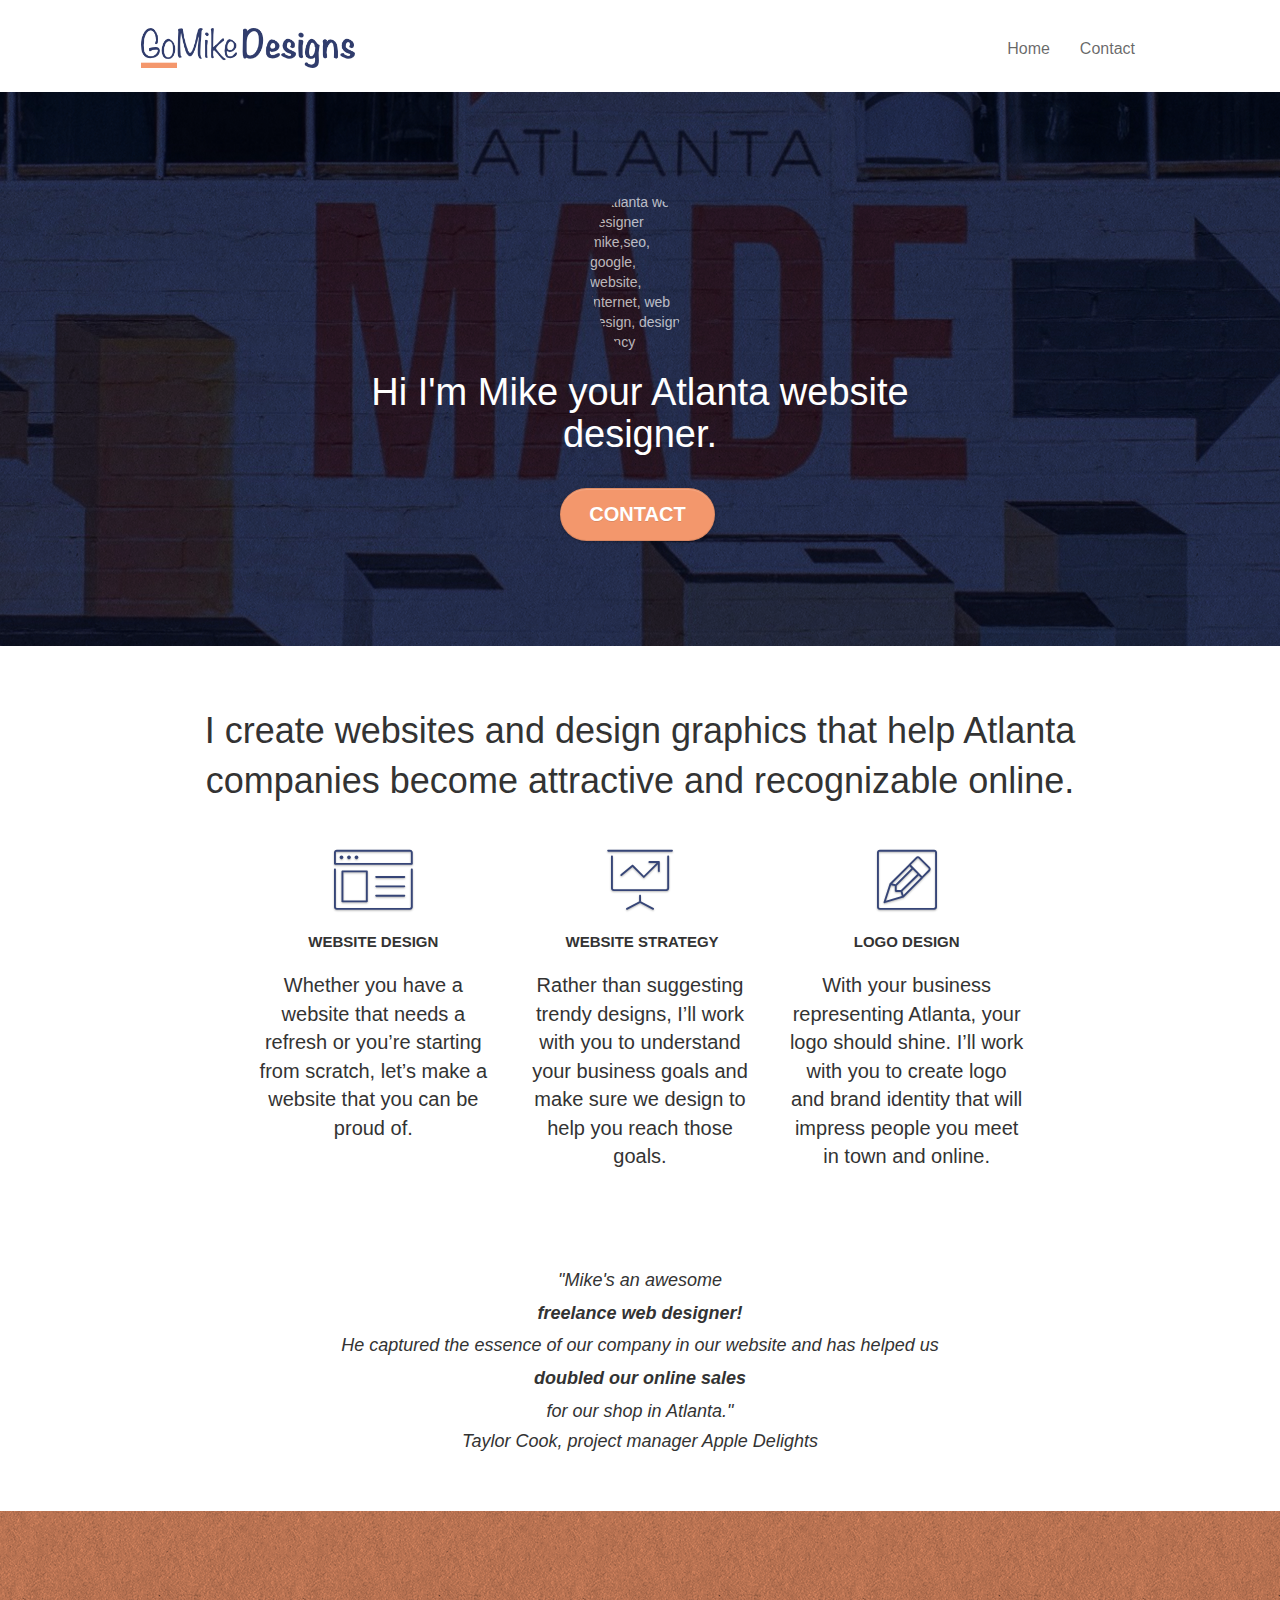
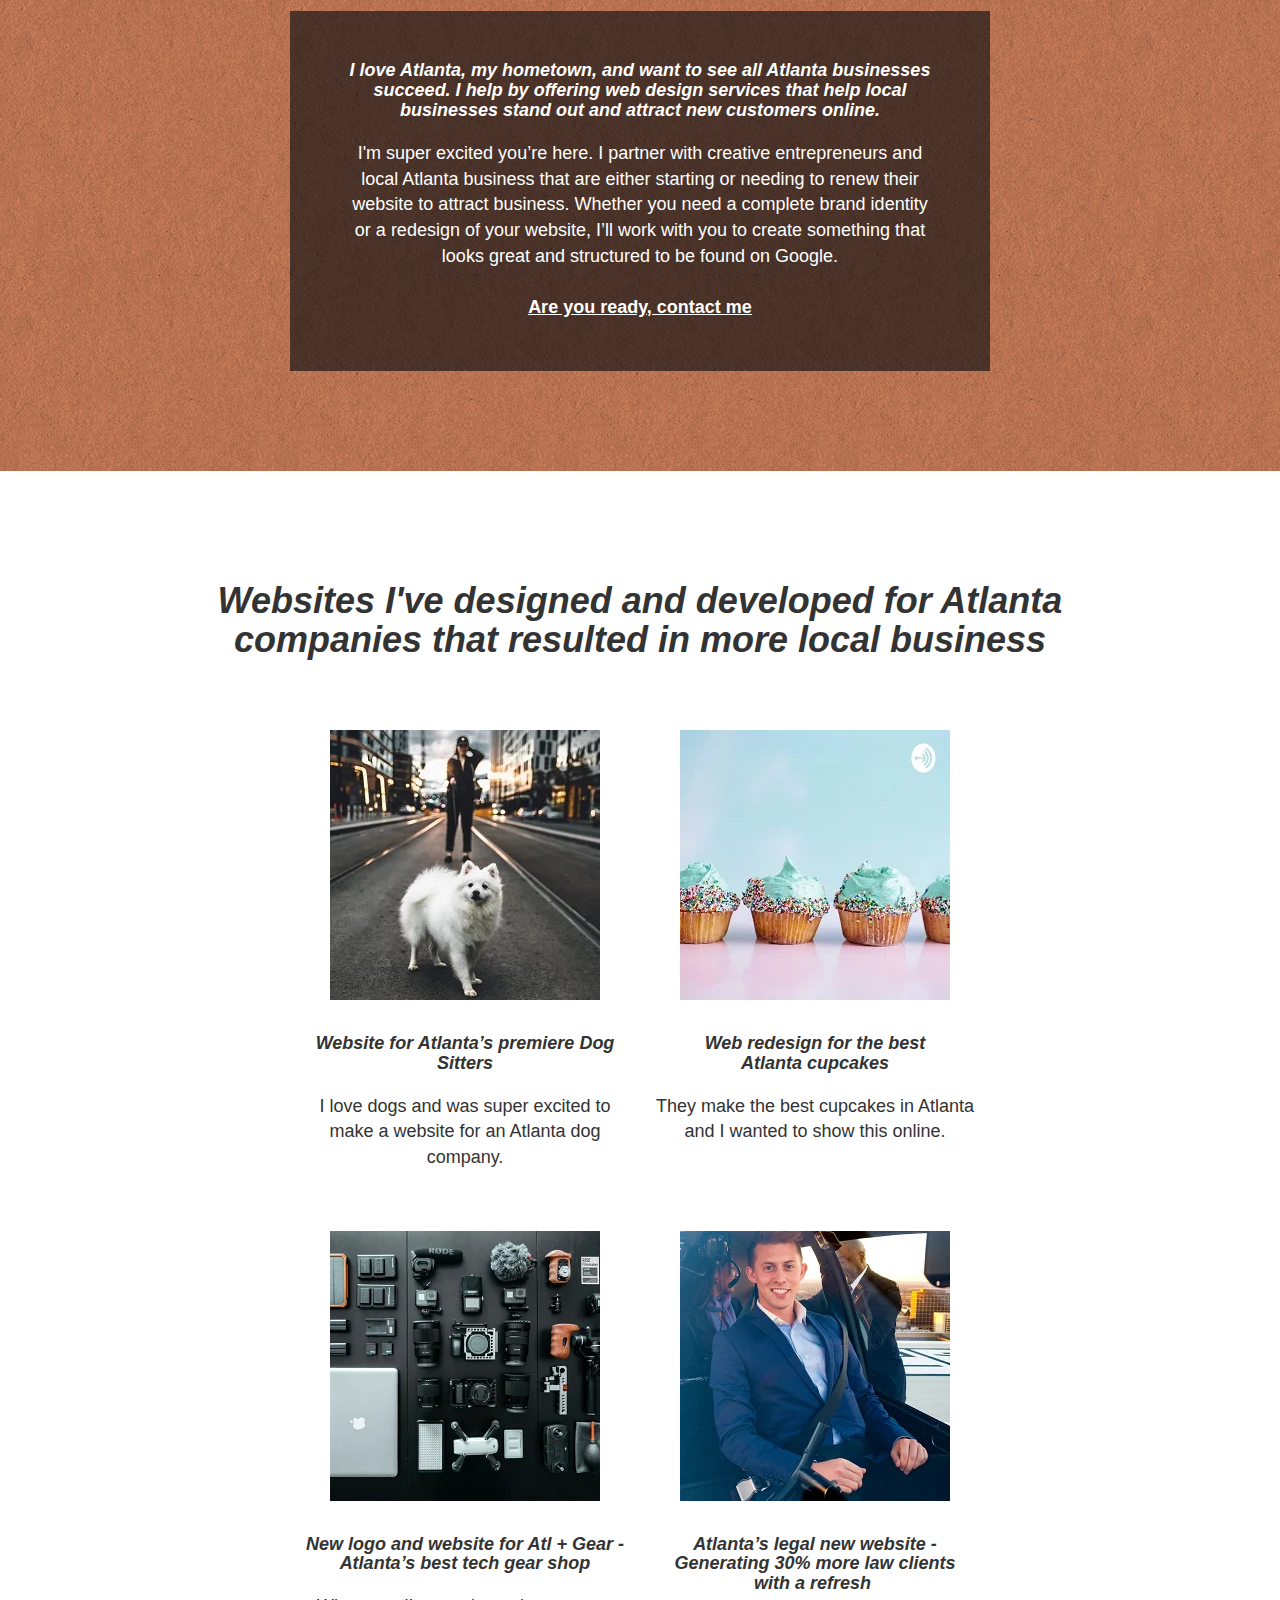
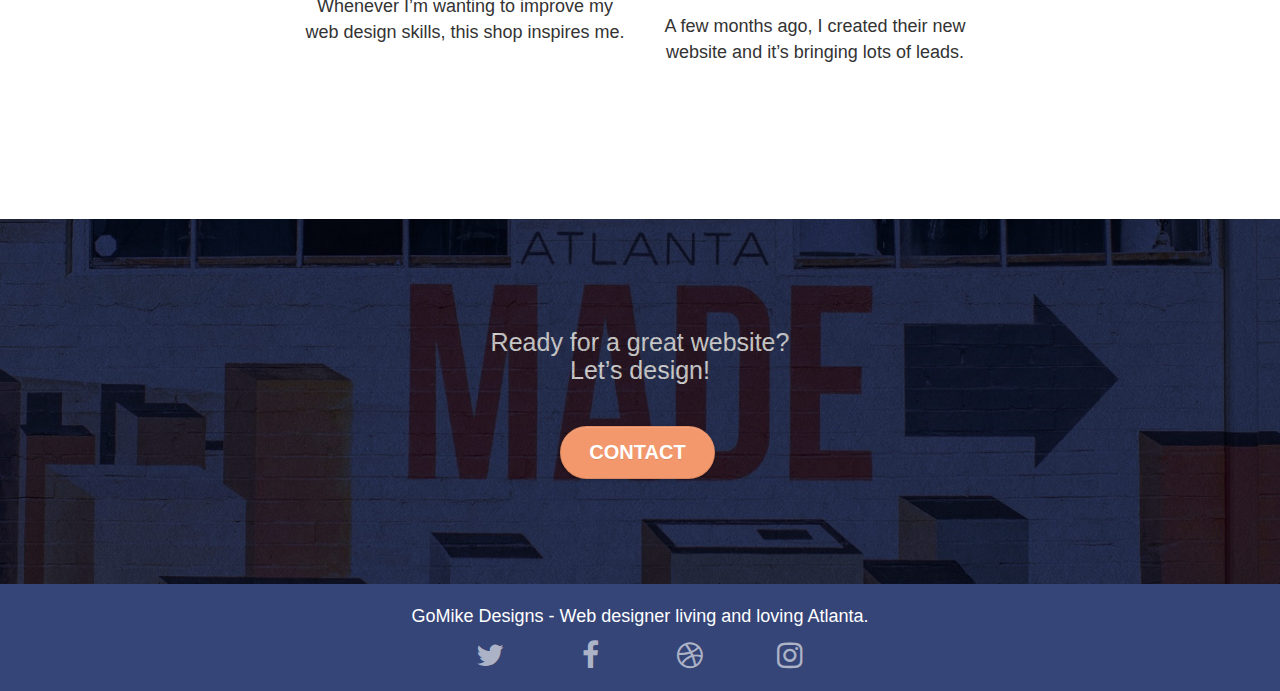
==== index.html @ 8415e27b "Add files via upload" ====
<!doctype html>
<html lang="en-us">

<head>
	<link rel="shortcut icon" type="image/png" href="favicon.jpg">
	<title>Go Mike Designs - Atlanta's Best Local Web Design and Logo Service </title>

	<meta charset="utf-8">
	<meta name="keywords"
		content="web agency atlanta, website strategy, web design, logo, website, web, internet, logo design">
	<meta name="description"
		content="Go Mike Designs web agency is the best way to make your company more attractive online in Atlanta.">
	<meta name="viewport" content="width=device-width, initial-scale=1.0, viewport-fit=cover">

	<link rel="stylesheet" type="text/css" href="./css/bootstrap.css">
	<link rel="stylesheet" type="text/css" href="./css/style.css">
	<link rel="stylesheet" type="text/css" href="./css/font-awesome.css">
	<link rel="stylesheet" type="text/css" href="./css/et-line.css">


</head>

<body>
	<!-- Main container -->
	<div class="page-container">

		<!-- bloc-0 -->

		<div class="bloc bgc-white l-bloc " id="bloc-0">
			<div class="container bloc-sm">
				<nav class="navbar row">
					<div class="navbar-header">
						<a class="navbar-brand" href="index.html"><img src="./img/atlanta%20web%20design%20logo.png"
								alt="GoMike Designs Logo" height="40" /></a>
		
						<button id="nav-toggle" type="button" class="ui-navbar-toggle navbar-toggle" data-toggle="collapse"
							data-target=".navbar-1">
							<span class="sr-only">Toggle navigation</span><span class="icon-bar"></span><span
								class="icon-bar"></span><span class="icon-bar"></span>
						</button>
					</div>
					<div class="collapse navbar-collapse navbar-1 special-dropdown-nav">
						<ul class="site-navigation nav navbar-nav">
							<li>
								<a href="index.html">Home</a>
							</li>
							<li>
								<a href="contact.html">Contact</a>
							</li>
						</ul>
					</div>
				</nav>
			</div>
		</div>
		<!-- bloc-0 END -->

		<!-- bloc-1-hero -->
		<div class="bloc bgc-dark-slate-blue bg-atlanta-20made-20sign d-bloc bg-t-edge bloc-bg-texture texture-paper b-parallax"
			id="bloc-1-hero">
			<div class="container bloc-lg">
				<div class="row tight-width-whitespace">
					<div class="col-sm-12">
						<img src="./img/Mikes-Face.webp" class="center-block image-resize-mode"
							width="100"
							alt="atlanta web designer mike,seo, google, website, internet, web design, design agency" />
						<h1 class="text-center hero-bloc-text tc-white ">
							Hi I'm Mike your Atlanta website designer.
						</h1>
						<div class="text-center">
							<a href="contact.html"
								class="btn btn-lg btn-clean btn-rd cta-hero btn-atomic-tangerine"
								id="cta-hero">Contact</a>
						</div>
					</div>
				</div>
			</div>
		</div>
		<!-- bloc-1-hero END -->

		<!-- bloc-2-services -->
		<div class="bloc bgc-white l-bloc" id="bloc-2-services">
			<div class="container bloc-md">
				<div class="row">
					<div class="col-sm-12 text-center">
						<h2 class="mg-md text-center hero-bloc-text-sub">I create websites and design graphics that help Atlanta companies become attractive and recognizable online.</h2>
					</div>
				</div>
				<div class="row voffset-lg med-width-whitespace">
					<div class="col-sm-4">
						<div class="text-center">
							<span class="et-icon-browser sm-shadow icon-dark-slate-blue icons icon-lg"></span>
						</div>
						<h3 class="mg-md text-center service-header">
							Website Design
						</h3>
						<p class="text-center ">
							Whether you have a website that needs a refresh or you&rsquo;re starting from scratch,
							let&rsquo;s make a website that you can be proud of.
						</p>
					</div>
					<div class="col-sm-4">
						<div class="text-center">
							<span class="et-icon-presentation sm-shadow icon-dark-slate-blue icons icon-lg"></span>
						</div>
						<h3 class="mg-md text-center service-header">
							&nbsp;Website Strategy
						</h3>
						<p class="text-center ">
							Rather than suggesting trendy designs, I&rsquo;ll work with you to understand your business
							goals and make sure we design to help you reach those goals.<br>
						</p>
					</div>
					<div class="col-sm-4">
						<div class="text-center">
							<span class="et-icon-edit sm-shadow icon-dark-slate-blue icons icon-lg"></span>
						</div>
						<h3 class="mg-md text-center service-header">
							Logo Design
						</h3>
						<p class="text-center ">
							With your business representing Atlanta, your logo should shine. I&rsquo;ll work with you to
							create logo and brand identity that will impress people you meet in town and online.
						</p>
					</div>
				</div>
				<div class="row voffset-lg voffset">
					<div class="col-xs-12 col-md-8 col-md-offset-2 text-center">
						<h4>"Mike's an awesome</h4><strong>freelance web designer!</strong>
						<h4>He captured the essence of our company in our website and has helped us</h4><strong>doubled our online sales</strong><h4>for our shop in Atlanta."</h4>
						<h4>Taylor Cook, project manager Apple Delights</h4>
					</div>
				</div>
			</div>
		</div>
		<!-- bloc-2-services END -->

		<!-- bloc-3-what-i-do -->
		<div class="bloc tc-white bgc-atomic-tangerine bloc-bg-texture texture-paper b-parallax bg-atlanta-20made-20sign-20orange d-bloc"
			id="bloc-3-what-i-do">
			<div class="container bloc-lg">
				<div class="row tight-width-whitespace black-background">
					<div class="col-sm-12">
						<h5 class="mg-md text-center tc-white">
							I love Atlanta, my hometown, and want to see all Atlanta businesses succeed. I help by
							offering web design services that help local businesses stand out and attract new customers
							online.<br>
						</h5>
						<p class="text-center white">
							I'm super excited you&rsquo;re here. I partner with creative entrepreneurs and local Atlanta
							business that are either starting or needing to renew their website to attract business.
							Whether you need a complete brand identity or a redesign of your website, I&rsquo;ll work
							with you to create something that looks great and structured to be found on
							Google.<br><br><a class="ltc-white bold-link" href="contact.html">Are you ready,
								contact me</a><br>
						</p>
					</div>
				</div>
			</div>
		</div>
		<!-- bloc-3-what-i-do END -->

		<!-- bloc-4-portfolio -->
		<div class="bloc bgc-white bg-lines-h2-bg bg-repeat l-bloc" id="bloc-4-portfolio">
			<div class="container bloc-lg">
				<div class="row">
					<div class="col-sm-12 text-center">
						<h5 class="mg-md text-center hero-bloc-text-sub">Websites I've designed and developed for Atlanta companies that resulted in more local business</h5>

					</div>
				</div>
				<div class="row tight-width-whitespace portfolio-row">
					<div class="col-sm-6">
						<a href="#" data-lightbox="img/11.webp" data-gallery-id="gallery-1"
							data-caption="Website for Atlanta's Premiere dog salon" data-frame="snapshot-lb"><img
								src="img/11.webp" class="img-responsive portfolio-thumb"
								alt="seo, google, website, internet, web design, design agency website for dog salon" /></a>
						<h5 class="mg-md text-center">
							Website for Atlanta&rsquo;s premiere Dog Sitters
						</h5>
						<p class="text-center">
							I love dogs and was super excited to make a website for an Atlanta dog company.
						</p>
					</div>
					<div class="col-sm-6">
						<a href="#" data-lightbox="img/2.webp" data-gallery-id="gallery-1"
							data-caption="web redesign for the best cupcakes in Atlanta" data-frame="snapshot-lb"><img
								src="img/2.webp" class="img-responsive portfolio-thumb"
								alt="seo, google, website, internet, web design, design agency website for best cupcakes in atlanta" /></a>
						<h5 class="mg-md text-center">
							Web redesign for the best Atlanta&nbsp;cupcakes
						</h5>
						<p class="text-center">
							They make the best cupcakes in Atlanta and I wanted to show this online.
						</p>
					</div>
				</div>
				<div class="row tight-width-whitespace portfolio-row">
					<div class="col-sm-6">
						<a href="#" data-lightbox="img/3.webp" data-gallery-id="gallery-1"
							data-caption="New logo and website for Atlanta's best tech gear shop"
							data-frame="snapshot-lb"><img src="img/3.webp" class="img-responsive portfolio-thumb"
								alt="3.webp" /></a>
						<h5 class="mg-md text-center">
							New logo and website for Atl + Gear - Atlanta&rsquo;s best tech gear shop
						</h5>
						<p class="text-center">
							Whenever I&rsquo;m wanting to improve my web design skills, this shop inspires me.
						</p>
					</div>
					<div class="col-sm-6">
						<a href="#" data-lightbox="img/4.webp" data-gallery-id="gallery-1"
							data-caption="Atlanta's legal website generates 30% more clients after web redesign"
							data-frame="snapshot-lb"><img src="img/4.webp" class="img-responsive portfolio-thumb"
								alt="seo, google, website, internet, web design, Atlanta's legal website generates 30% more clients after web redesign" /></a>
						<h5 class="mg-md text-center">
							Atlanta&rsquo;s legal new website - Generating 30% more law clients with a refresh&nbsp;
						</h5>
						<p class="text-center">
							A few months ago, I created their new website and it&rsquo;s bringing lots of leads.
						</p>
					</div>
				</div>
			</div>
		</div>
		<!-- bloc-4-portfolio END -->

		<!-- bloc-5-cta -->
		<div class="bloc bgc-dark-slate-blue bg-atlanta-20made-20sign d-bloc bloc-bg-texture texture-paper"
			id="bloc-5-cta">
			<div class="container bloc-lg">
				<div class="row">
					<h6 class="mg-md text-center tc-white">
						Ready for a great website? <br>Let&rsquo;s design!
					</h6>
					<div class="col-sm-12 text-center">
						<a href="contact.html"
							class="btn btn-atomic-tangerine btn-clean btn-rd btn-lg cta-hero">Contact</a>
					</div>
				</div>
			</div>
		</div>
		<!-- bloc-5-cta END -->

		<!-- Footer - bloc-8 -->
		<div class="bloc bgc-dark-slate-blue d-bloc" id="bloc-8">
			<div class="container bloc-sm">
				<div class="row">
					<div class="col-sm-12">
						<p class="text-center white">
							GoMike Designs - Web designer living and loving Atlanta.<br>
						</p>
						<div class="row row-no-gutters social">
							<div class="col-sm-3">
								<div class="text-center">
									<a class="social" href="index.html"><span class="fa fa-twitter icon-md"></span></a>
								</div>
							</div>
							<div class="col-sm-3">
								<div class="text-center">
									<a class="social" href="index.html"><span
											class="fa fa-facebook icon-md"></span></a>
								</div>
							</div>
							<div class="col-sm-3">
								<div class="text-center">
									<a class="social" href="index.html"><span
											class="fa fa-dribbble icon-md"></span></a>
								</div>
							</div>
							<div class="col-sm-3">
								<div class="text-center">
									<a class="social" href="index.html"><span
											class="fa fa-instagram icon-md"></span></a>
								</div>	
							</div>
						</div>
					</div>
				</div>
			</div>
		</div>
		<!-- Footer - bloc-8 END -->

	</div>
	<!-- Main container END -->
	<script src="./js/jquery-2.1.0.js"></script>
	<script src="./js/bootstrap.js"></script>
	<script src="./js/blocs.js"></script>
	<script src="./js/jquery.touchSwipe.js"></script>
	<script src="./js/gmaps.js"></script>

</body>

</html>
---- css/style.css ----
body {
    margin: 0;
    padding: 0;
    background: #FFF;
    overflow-x: hidden;
    -webkit-font-smoothing: antialiased;
    -moz-osx-font-smoothing: grayscale;
}

a,
button {
    transition: all .3s ease-in-out;
    outline: none!important;
}

a:hover {
    text-decoration: none;
    cursor: pointer;
}

#page-loading-blocs-notifaction {
    position: fixed;
    top: 0;
    bottom: 0;
    width: 100%;
    z-index: 100000;
    background: #FFFFFF url("img/pageload-spinner.gif") no-repeat center center;
}

.bloc {
    width: 100%;
    clear: both;
    background: 50% 50% no-repeat;
    padding: 0 50px;
    -webkit-background-size: cover;
    -moz-background-size: cover;
    -o-background-size: cover;
    background-size: cover;
    position: relative;
}

.bloc .container {
    padding-left: 0;
    padding-right: 0;
}

.bloc-lg {
    padding: 100px 50px;
}

.bloc-md {
    padding: 50px;
}

.bloc-sm {
    padding: 20px 50px;
}

.bg-center,
.bg-l-edge,
.bg-r-edge,
.bg-t-edge,
.bg-b-edge,
.bg-tl-edge,
.bg-bl-edge,
.bg-tr-edge,
.bg-br-edge,
.bg-repeat {
    -webkit-background-size: auto!important;
    -moz-background-size: auto!important;
    -o-background-size: auto!important;
    background-size: auto!important;
}

.bg-repeat {
    background: repeat;
}

.bg-t-edge {
    background: top no-repeat;
}

.bloc-bg-texture::before {
    content: "";
    background-size: 2px 2px;
    position: absolute;
    top: 0;
    bottom: 0;
    left: 0;
    right: 0;
}

.texture-paper::before {
    background: url("../img/texture-paper.png");
    background-size: 280px 280px;
}

.b-parallax {
    background-attachment: fixed;
}

.d-bloc {
    color: rgba(255, 255, 255, .7);
}

.d-bloc button:hover {
    color: rgba(255, 255, 255, .9);
}

.d-bloc .icon-round,
.d-bloc .icon-square,
.d-bloc .icon-rounded,
.d-bloc .icon-semi-rounded-a,
.d-bloc .icon-semi-rounded-b {
    border-color: rgba(255, 255, 255, .9);
}

.d-bloc .divider-h span {
    border-color: rgba(255, 255, 255, .2);
}

.d-bloc .a-btn,
.d-bloc .navbar a,
.d-bloc .navbar-brand,
.d-bloc a .icon-sm,
.d-bloc a .icon-md,
.d-bloc a .icon-lg,
.d-bloc a .icon-xl,
.d-bloc h1 a,
.d-bloc h2 a,
.d-bloc h3 a,
.d-bloc h4 a,
.d-bloc h5 a,
.d-bloc h6 a,
.d-bloc p a {
    color: rgba(255, 255, 255, .6);
}

.d-bloc .a-btn:hover,
.d-bloc .navbar a:hover,
.d-bloc .navbar-brand:hover,
.d-bloc a:hover .icon-sm,
.d-bloc a:hover .icon-md,
.d-bloc a:hover .icon-lg,
.d-bloc a:hover .icon-xl,
.d-bloc h1 a:hover,
.d-bloc h2 a:hover,
.d-bloc h3 a:hover,
.d-bloc h4 a:hover,
.d-bloc h5 a:hover,
.d-bloc h6 a:hover,
.d-bloc p a:hover {
    color: rgba(255, 255, 255, 1);
}

.d-bloc .navbar-toggle .icon-bar {
    background: rgba(255, 255, 255, 1);
}

.d-bloc .btn-wire,
.d-bloc .btn-wire:hover {
    color: rgba(255, 255, 255, 1);
    border-color: rgba(255, 255, 255, 1);
}

.d-bloc .panel {
    color: rgba(0, 0, 0, .5);
}

.d-bloc .panel button:hover {
    color: rgba(0, 0, 0, .7);
}

.d-bloc .panel icon {
    border-color: rgba(0, 0, 0, .7);
}

.d-bloc .panel .divider-h span {
    border-color: rgba(0, 0, 0, .1);
}

.d-bloc .panel .a-btn {
    color: rgba(0, 0, 0, .6);
}

.d-bloc .panel .a-btn:hover {
    color: rgba(0, 0, 0, 1);
}

.d-bloc .panel .btn-wire,
.d-bloc .panel .btn-wire:hover {
    color: rgba(0, 0, 0, .7);
    border-color: rgba(0, 0, 0, .3);
}

.d-bloc .panel button:hover,
.l-bloc button:hover {
    color: rgba(0, 0, 0, .7);
}

.l-bloc .icon-round,
.l-bloc .icon-square,
.l-bloc .icon-rounded,
.l-bloc .icon-semi-rounded-a,
.l-bloc .icon-semi-rounded-b {
    border-color: rgba(0, 0, 0, .7);
}

.d-bloc .panel .divider-h span,
.l-bloc .divider-h span {
    border-color: rgba(0, 0, 0, .1);
}

.d-bloc .panel .a-btn,
.l-bloc .a-btn,
.l-bloc .navbar a,
.l-bloc .navbar-brand,
.l-bloc a .icon-sm,
.l-bloc a .icon-md,
.l-bloc a .icon-lg,
.l-bloc a .icon-xl,
.l-bloc h1 a,
.l-bloc h2 a,
.l-bloc h3 a,
.l-bloc h4 a,
.l-bloc h5 a,
.l-bloc h6 a,
.l-bloc p a {
    color: rgba(0, 0, 0, .6);
}

.d-bloc .panel .a-btn:hover,
.l-bloc .a-btn:hover,
.l-bloc .navbar a:hover,
.l-bloc .navbar-brand:hover,
.l-bloc a:hover .icon-sm,
.l-bloc a:hover .icon-md,
.l-bloc a:hover .icon-lg,
.l-bloc a:hover .icon-xl,
.l-bloc h1 a:hover,
.l-bloc h2 a:hover,
.l-bloc h3 a:hover,
.l-bloc h4 a:hover,
.l-bloc h5 a:hover,
.l-bloc h6 a:hover,
.l-bloc p a:hover {
    color: rgba(0, 0, 0, 1);
}

.l-bloc .navbar-toggle .icon-bar {
    color: rgba(0, 0, 0, .6);
}

.d-bloc .panel .btn-wire,
.d-bloc .panel .btn-wire:hover,
.l-bloc .btn-wire,
.l-bloc .btn-wire:hover {
    color: rgba(0, 0, 0, .7);
    border-color: rgba(0, 0, 0, .3);
}

.voffset {
    margin-top: 30px;
}

.voffset-lg {
    margin-top: 80px;
}

.row-no-gutters {
    margin-right: 0;
    margin-left: 0;
}

.row.row-no-gutters > [class^="col-"],
.row.row-no-gutters > [class*=" col-"] {
    padding-right: 0;
    padding-left: 0;
}

#bloc-2-services p {
    font-size: 20px;
}

.navbar {
    margin-bottom: 0;
    z-index: 1;
}

.navbar-brand {
    height: auto;
    padding: 3px 15px;
    font-size: 25px;
    font-weight: normal;
    font-weight: 600;
    line-height: 44px;
}

.navbar-brand img {
    max-height: 200px;
    margin: 0 5px 0 0;
    display: inline;
}

.navbar-brand img[src$=svg] {
    min-width: 100px;
}

.nav-center .navbar-brand img {
    margin: 0;
}

.navbar .nav {
    padding-top: 2px;
    margin-right: -16px;
    float: right;
    z-index: 1;
}

.nav > li {
    float: left;
    margin-top: 4px;
    font-size: 16px;
}

.navbar-nav .open .dropdown-menu > li > a {
    text-align: inherit;
}

.nav > li a:hover,
.nav > li a:focus {
    background: transparent;
}

.navbar-toggle {
    margin: 10px 10px 0 0;
    border: 0px;
}

.navbar-toggle:hover {
    background: transparent!important;
}

.navbar-toggle .icon-bar {
    background-color: rgba(0, 0, 0, .5);
    width: 26px;
}

.nav-invert .navbar .nav {
    float: left;
}

.nav-invert .navbar-header,
.nav-invert .navbar-brand {
    float: right;
    position: relative;
    z-index: 2;
}

@media (min-width: 768px) {
    .site-navigation {
        position: absolute;
        top: 50%;
        right: 20px;
        transform: translate(0, -50%);
        -webkit-transform: translateY(-50%);
    }
    .nav > li .dropdown-menu a,
    .nav > li .dropdown-menu a:hover {
        color: #484848;
    }
    .nav-invert .site-navigation {
        left: 0;
        right: 0;
    }
    .nav-center {
        text-align: center;
    }
    .nav-center .navbar-header {
        width: 100%;
    }
    .nav-center .navbar-header,
    .nav-center .navbar-brand,
    .nav-center .nav > li {
        float: none;
        display: inline-block;
    }
    .nav-center .site-navigation {
        position: relative;
        width: 100%;
        right: 0;
        margin-right: 0px;
        margin-top: 20px;
    }
    .nav-center.mini-nav .navbar-toggle {
        float: none;
        margin: 10px auto 0;
    }
}

.nav > li > .dropdown a {
    background: none!important;
    display: block;
    padding: 14px 15px;
}

nav .caret {
    margin: 0 5px;
}

.dropdown-menu .dropdown-menu {
    top: -8px;
    left: 100%;
}

.dropdown-menu .dropmenu-flow-right {
    top: 100%;
    left: 0;
    margin-left: -1px;
    border-top-left-radius: 0;
    border-top-right-radius: 0;
}

.dropdown-menu .dropdown span {
    border: 4px solid black;
    border-top-color: transparent;
    border-right-color: transparent;
    border-bottom-color: transparent;
    margin: 6px -5px 0 0!important;
    float: right;
}

.mg-md {
    margin-top: 10px;
    margin-bottom: 20px;
}

.mg-lg {
    margin-top: 10px;
    margin-bottom: 40px;
}

.btn {
    margin: 0 5px 5px 0;
}

.btn.pull-right {
    margin: 0 0 5px 5px;
}

.btn-d,
.btn-d:hover,
.btn-d:focus {
    color: #FFF;
    background: rgba(0, 0, 0, .3);
}

button {
    outline: none!important;
}

.btn-rd {
    border-radius: 40px;
}

.btn-clean {
    border: 1px solid rgba(0, 0, 0, .08);
    border-bottom-color: rgba(0, 0, 0, .1);
    text-shadow: 0 1px 0 rgba(0, 0, 1, .1);
    box-shadow: 0 1px 3px rgba(0, 0, 1, .25), inset 0 1px 0 0 rgba(255, 255, 255, .15);
}

.icon-md {
    font-size: 30px!important;
}

.icon-lg {
    font-size: 60px!important;
}

.sm-shadow {
    text-shadow: 0 1px 2px rgba(0, 0, 0, .3);
}

.panel-sq,
.panel-sq .panel-heading,
.panel-sq .panel-footer {
    border-radius: 0;
}

.panel-rd {
    border-radius: 30px;
}

.panel-rd .panel-heading {
    border-radius: 29px 29px 0 0;
}

.panel-rd .panel-footer {
    border-radius: 0 0 29px 29px;
}

.form-control {
    border-color: rgba(0, 0, 0, .1);
    box-shadow: none;
}

.scrollToTop {
    width: 40px;
    height: 40px;
    position: fixed;
    bottom: 20px;
    right: 20px;
    opacity: 0;
    z-index: 500;
    transition: all .3s ease-in-out;
}

.scrollToTop span {
    margin-top: 6px;
}

.showScrollTop {
    font-size: 14px;
    opacity: 1;
}

a[data-lightbox] {
    position: relative;
    display: block;
    text-align: center;
}

a[data-lightbox]:hover::before {
    content: "+";
    font-family: "HelveticaNeue-Light", "Helvetica Neue Light", "Helvetica Neue", Helvetica, Arial;
    font-size: 32px;
    width: 50px;
    height: 50px;
    margin-left: -25px;
    border-radius: 50%;
    background: rgba(0, 0, 0, .6);
    color: #FFF;
    font-weight: 100;
    z-index: 1;
    position: absolute;
    top: 50%;
    transform: translateY(-50%);
    -webkit-transform: translateY(-50%);
}

a[data-lightbox]:hover img {
    opacity: 0.6;
    -webkit-animation-fill-mode: none;
    animation-fill-mode: none;
}

#lightbox-modal {
    display: flex;
    align-items: center;
}

#lightbox-modal .modal-dialog {
    width: 90%;
    max-width: 900px;
    margin: 0 auto 0;
}

#lightbox-modal .modal-dialog img {
    max-height: 90vh;
    margin: 0 auto;
}

.lightbox-caption {
    padding: 20px;
    color: #FFF;
    background: rgba(0, 0, 0, .5);
    position: absolute;
    left: 15px;
    right: 15px;
    bottom: 5px;
}

.close-lightbox {
    color: #FFF;
    font-size: 30px;
    position: absolute;
    top: 20px;
    right: 20px;
    z-index: 20;
    background: rgba(0, 0, 0, .5);
    border: none;
    line-height: 30px;
    padding: 0 9px 5px;
    opacity: 0.3;
}

.close-lightbox:hover,
.next-lightbox:hover,
.prev-lightbox:hover {
    opacity: 1.0;
    color: #FFF;
}

.next-lightbox,
.prev-lightbox {
    font-size: 20px;
    color: rgba(255, 255, 255, .9);
    background: rgba(0, 0, 0, .5);
    transition: all .2s ease-in-out;
    position: absolute;
    top: 45%;
    z-index: 1;
    opacity: 0.4;
}

.next-lightbox {
    padding: 6px 8px 1px 13px;
    right: 25px;
}

.prev-lightbox {
    padding: 6px 13px 1px 10px;
    left: 25px;
}

.snapshot-lb .modal-body {
    padding-bottom: 45px;
}

.snapshot-lb .lightbox-caption {
    padding: 0;
    color: rgba(0, 0, 0, .5);
    background: none;
}

h1,
h2,
h3,
h4,
h5,
h6,
p,
label,
.btn,
a {
    font-family: "helvetica";
    font-weight: 400;
}

.container {
    max-width: 1000px;
}

.hero-bloc-text {
    font-size: 38px;
}

.hero-bloc-text-sub {
    font-size: 36px;
}

.statement-bloc-text {
    line-height: 26px;
    font-style: italic;
    font-size: 20px;
    text-align: center;
    font-weight: lighter;
    max-width: 520px;
    margin: auto auto auto auto;
}

p {
    font-size: 18px;
}

.tight-width-whitespace {
    max-width: 700px;
    margin: auto auto auto auto;
}

.h1 {
    font-size: 20px;
    font-family: "Open Sans";
}

.cta-hero {
    margin-top: 22px;
    color: #FFFFFF!important;
    text-transform: uppercase;
    padding: 12px 28px 12px 28px;
    font-weight: 700;
}

.social {
    max-width: 400px;
    margin: auto auto auto auto;
}

h2 {
    font-size: 22px;
    line-height: 1.4em;
}

h3 {
    font-size: 15px;
    text-transform: uppercase;
    font-weight: 700;
    color: #333333!important;
}

.med-width-whitespace {
    max-width: 800px;
    margin: auto auto auto auto;
    box-shadow: 0px 0px 0px #000000;
}

h1 {
    color: #333333!important;
}

h4 {
    color: #333333!important;
    font-size: 18px;
    font-weight: 400;
    font-style: italic;
}

h5 {
    color: #333333!important;
    font-size: 18px;
    font-weight: bold;
    font-style: italic;
}

h6 {
    color: #333333!important;
    font-size: 25px;
    font-weight: 400;
    font-style: normal;
}
.icons {
    margin-bottom: 14px;
    margin-top: 24px;
}

.white {
    color: #FFFFFF!important;
}

.portfolio-thumb {
    margin-bottom: 24px;
}

.portfolio-row {
    margin-bottom: 44px;
    margin-top: 50px;
}

.avatar {
    box-shadow: 0px 4px 9px rgba(0, 0, 0, 0.3);
}

.black-background {
    background-color: rgba(35, 31, 32, 0.7);
    padding: 40px 40px 40px 40px;
}

.bold-link {
    font-weight: 900;
    text-decoration: underline!important;
}

.service-header {
    font-size: 15px;
    font-weight: 700;
    text-transform: uppercase;
}

.bgc-white {
    background-color: #FFFFFF;
}

.bgc-dark-slate-blue {
    background-color: #364577;
}

.bgc-atomic-tangerine {
    background-color: #F3976C;
}

.tc-white {
    color: #ffffff!important;
}

.btn-atomic-tangerine {
    background: #F3976C;
    color: #FFFFFF!important;
}

.btn-atomic-tangerine:hover {
    background: #c27956!important;
    color: #FFFFFF!important;
}

.ltc-white {
    color: #FFFFFF!important;
}

.ltc-white:hover {
    color: #cccccc!important;
}

.ltc-atomic-tangerine {
    color: #F3976C!important;
}

.ltc-atomic-tangerine:hover {
    color: #c27956!important;
}

.icon-dark-slate-blue {
    color: #364577!important;
    border-color: #364577!important;
}

.bg-dots-bg {
    background-image: url("../img/dots-bg.png");
}

.bg-atlanta-20made-20sign {
    background-image: url("../img/atlanta%20made%20sign.jpg");
}

.bg-atlanta-20made-20sign-20orange {
    background-image: url("../img/atlanta%20made%20sign%20orange.jpg");
}

@media (max-width: 1024px) {
    .bloc {
        padding-left: 20px;
        padding-right: 20px;
    }
    .bloc.full-width-bloc,
    .bloc-tile-2.full-width-bloc .container,
    .bloc-tile-3.full-width-bloc .container,
    .bloc-tile-4.full-width-bloc .container {
        padding-left: 0;
        padding-right: 0;
    }
}

@media (max-width: 992px) and (min-width: 768px) {
    .navbar .nav {
        max-width: 80%
    }
    .nav-center.navbar .nav {
        max-width: 100%
    }
}

@media only screen and (min-width: 768px) and (max-width: 1024px) and (orientation: landscape) {
    .b-parallax {
        background-attachment: scroll;
    }
}

@media only screen and (min-width: 1024px) and (max-width: 1366px) and (-webkit-min-device-pixel-ratio: 1.5) {
    .b-parallax {
        background-attachment: scroll;
    }
}

@media (max-width: 991px) {
    .container {
        width: 100%;
    }
    .b-parallax {
        background-attachment: scroll;
    }
    .page-container,
    #hero-bloc {
        overflow-x: hidden;
        position: relative;
    }
    .bloc-group,
    .bloc-group .bloc {
        display: block;
        width: 100%;
    }
    .bloc-fill-screen .fill-bloc-top-edge,
    .bloc-fill-screen .fill-bloc-bottom-edge {
        padding: 0 20px;
    }
}

@media (max-width: 767px) {
    .page-container {
        overflow-x: hidden;
        position: relative;
    }
    h1,
    h2,
    h3,
    h4,
    h5,
    h6,
    p,
    #disqus_thread {
        padding-left: 10px!important;
        padding-right: 10px!important;
    }
    .b-parallax {
        background-attachment: scroll;
    }
    .navbar .nav {
        padding-top: 0;
        border-top: 1px solid rgba(0, 0, 0, .2);
        float: none!important;
    }
    .navbar.row {
        margin-left: 0;
        margin-right: 0;
    }
    .site-navigation {
        position: inherit;
        transform: none;
        -webkit-transform: none;
        -ms-transform: none;
    }
    .nav > li {
        margin-top: 0;
        border-bottom: 1px solid rgba(0, 0, 0, .1);
        background: rgba(0, 0, 0, .05);
        text-align: left;
        padding-left: 15px;
        width: 100%;
    }
    .nav > li:hover {
        background: rgba(0, 0, 0, .08);
    }
    .dropdown .dropdown a .caret {
        float: none;
        margin: 5px 0 0 10px!important;
        border: 4px solid black;
        border-bottom-color: transparent;
        border-right-color: transparent;
        border-left-color: transparent;
    }
    #hero-bloc .navbar .nav {
        background: rgba(0, 0, 0, .8);
    }
    #hero-bloc .navbar .nav a {
        color: rgba(255, 255, 255, .6);
    }
    .hero {
        padding: 50px 0;
    }
    .hero-nav {
        left: -1px;
        right: -1px;
    }
    .navbar-collapse {
        padding: 0;
        overflow-x: hidden;
        -webkit-box-shadow: none;
        box-shadow: none;
    }
    .navbar-brand img {
        max-height: 40px;
        width: auto;
    }
    .nav-invert .navbar-header {
        float: none;
        width: 100%;
    }
    .nav-invert .navbar-toggle {
        float: left;
        margin-left: 10px;
    }
    .bloc {
        padding-left: 0;
        padding-right: 0;
    }
    .bloc-xxl,
    .bloc-xl,
    .bloc-lg {
        padding: 40px 0;
    }
    .bloc-sm,
    .bloc-md {
        padding-left: 0;
        padding-right: 0;
    }
    .bloc-tile-2 .container,
    .bloc-tile-3 .container,
    .bloc-tile-4 .container,
    .bloc-fill-screen .fill-bloc-top-edge,
    .bloc-fill-screen .fill-bloc-bottom-edge {
        padding-left: 0;
        padding-right: 0;
    }
    .a-block {
        padding: 0 10px;
    }
    .btn-dwn {
        display: none;
    }
    .voffset {
        margin-top: 5px;
    }
    .voffset-md {
        margin-top: 20px;
    }
    .voffset-lg {
        margin-top: 30px;
    }
    form {
        padding: 5px;
    }
    .close-lightbox {
        display: inline-block;
    }
    .blocsapp-device-iphone5 {
        background-size: 216px 425px;
        padding-top: 60px;
        width: 216px;
        height: 425px;
    }
    .blocsapp-device-iphone5 img {
        width: 180px;
        height: 320px;
    }
}

@media (max-width: 400px) {
    .bloc {
        padding-left: 0;
        padding-right: 0;
    }
}

@media (max-width: 767px) {
    .bloc-mob-center-text {
        text-align: center;
    }
}
---- css/et-line.css ----
@font-face {
    font-family: et-line;
    src: url(../fonts/et-line.eot);
    src: url(../fonts/et-line.eot?#iefix) format('embedded-opentype'), url(../fonts/et-line.woff) format('woff'), url(../fonts/et-line.ttf) format('truetype'), url(../fonts/et-line.svg#et-line) format('svg');
    font-weight: 400;
    font-style: normal
}

.et-icon-adjustments,
.et-icon-alarmclock,
.et-icon-anchor,
.et-icon-aperture,
.et-icon-attachment,
.et-icon-bargraph,
.et-icon-basket,
.et-icon-beaker,
.et-icon-bike,
.et-icon-book-open,
.et-icon-briefcase,
.et-icon-browser,
.et-icon-calendar,
.et-icon-camera,
.et-icon-caution,
.et-icon-chat,
.et-icon-circle-compass,
.et-icon-clipboard,
.et-icon-clock,
.et-icon-cloud,
.et-icon-compass,
.et-icon-desktop,
.et-icon-dial,
.et-icon-document,
.et-icon-documents,
.et-icon-download,
.et-icon-dribbble,
.et-icon-edit,
.et-icon-envelope,
.et-icon-expand,
.et-icon-facebook,
.et-icon-flag,
.et-icon-focus,
.et-icon-gears,
.et-icon-genius,
.et-icon-gift,
.et-icon-global,
.et-icon-globe,
.et-icon-googleplus,
.et-icon-grid,
.et-icon-happy,
.et-icon-hazardous,
.et-icon-heart,
.et-icon-hotairballoon,
.et-icon-hourglass,
.et-icon-key,
.et-icon-laptop,
.et-icon-layers,
.et-icon-lifesaver,
.et-icon-lightbulb,
.et-icon-linegraph,
.et-icon-linkedin,
.et-icon-lock,
.et-icon-magnifying-glass,
.et-icon-map,
.et-icon-map-pin,
.et-icon-megaphone,
.et-icon-mic,
.et-icon-mobile,
.et-icon-newspaper,
.et-icon-notebook,
.et-icon-paintbrush,
.et-icon-paperclip,
.et-icon-pencil,
.et-icon-phone,
.et-icon-picture,
.et-icon-pictures,
.et-icon-piechart,
.et-icon-presentation,
.et-icon-pricetags,
.et-icon-printer,
.et-icon-profile-female,
.et-icon-profile-male,
.et-icon-puzzle,
.et-icon-quote,
.et-icon-recycle,
.et-icon-refresh,
.et-icon-ribbon,
.et-icon-rss,
.et-icon-sad,
.et-icon-scissors,
.et-icon-scope,
.et-icon-search,
.et-icon-shield,
.et-icon-speedometer,
.et-icon-strategy,
.et-icon-streetsign,
.et-icon-tablet,
.et-icon-target,
.et-icon-telescope,
.et-icon-toolbox,
.et-icon-tools,
.et-icon-tools-2,
.et-icon-trophy,
.et-icon-tumblr,
.et-icon-twitter,
.et-icon-upload,
.et-icon-video,
.et-icon-wallet,
.et-icon-wine {
    font-family: et-line;
    speak: none;
    font-style: normal;
    font-weight: 400;
    font-variant: normal;
    text-transform: none;
    line-height: 1;
    -webkit-font-smoothing: antialiased;
    -moz-osx-font-smoothing: grayscale;
    display: inline-block
}

.et-icon-mobile:before {
    content: "\e000"
}

.et-icon-laptop:before {
    content: "\e001"
}

.et-icon-desktop:before {
    content: "\e002"
}

.et-icon-tablet:before {
    content: "\e003"
}

.et-icon-phone:before {
    content: "\e004"
}

.et-icon-document:before {
    content: "\e005"
}

.et-icon-documents:before {
    content: "\e006"
}

.et-icon-search:before {
    content: "\e007"
}

.et-icon-clipboard:before {
    content: "\e008"
}

.et-icon-newspaper:before {
    content: "\e009"
}

.et-icon-notebook:before {
    content: "\e00a"
}

.et-icon-book-open:before {
    content: "\e00b"
}

.et-icon-browser:before {
    content: "\e00c"
}

.et-icon-calendar:before {
    content: "\e00d"
}

.et-icon-presentation:before {
    content: "\e00e"
}

.et-icon-picture:before {
    content: "\e00f"
}

.et-icon-pictures:before {
    content: "\e010"
}

.et-icon-video:before {
    content: "\e011"
}

.et-icon-camera:before {
    content: "\e012"
}

.et-icon-printer:before {
    content: "\e013"
}

.et-icon-toolbox:before {
    content: "\e014"
}

.et-icon-briefcase:before {
    content: "\e015"
}

.et-icon-wallet:before {
    content: "\e016"
}

.et-icon-gift:before {
    content: "\e017"
}

.et-icon-bargraph:before {
    content: "\e018"
}

.et-icon-grid:before {
    content: "\e019"
}

.et-icon-expand:before {
    content: "\e01a"
}

.et-icon-focus:before {
    content: "\e01b"
}

.et-icon-edit:before {
    content: "\e01c"
}

.et-icon-adjustments:before {
    content: "\e01d"
}

.et-icon-ribbon:before {
    content: "\e01e"
}

.et-icon-hourglass:before {
    content: "\e01f"
}

.et-icon-lock:before {
    content: "\e020"
}

.et-icon-megaphone:before {
    content: "\e021"
}

.et-icon-shield:before {
    content: "\e022"
}

.et-icon-trophy:before {
    content: "\e023"
}

.et-icon-flag:before {
    content: "\e024"
}

.et-icon-map:before {
    content: "\e025"
}

.et-icon-puzzle:before {
    content: "\e026"
}

.et-icon-basket:before {
    content: "\e027"
}

.et-icon-envelope:before {
    content: "\e028"
}

.et-icon-streetsign:before {
    content: "\e029"
}

.et-icon-telescope:before {
    content: "\e02a"
}

.et-icon-gears:before {
    content: "\e02b"
}

.et-icon-key:before {
    content: "\e02c"
}

.et-icon-paperclip:before {
    content: "\e02d"
}

.et-icon-attachment:before {
    content: "\e02e"
}

.et-icon-pricetags:before {
    content: "\e02f"
}

.et-icon-lightbulb:before {
    content: "\e030"
}

.et-icon-layers:before {
    content: "\e031"
}

.et-icon-pencil:before {
    content: "\e032"
}

.et-icon-tools:before {
    content: "\e033"
}

.et-icon-tools-2:before {
    content: "\e034"
}

.et-icon-scissors:before {
    content: "\e035"
}

.et-icon-paintbrush:before {
    content: "\e036"
}

.et-icon-magnifying-glass:before {
    content: "\e037"
}

.et-icon-circle-compass:before {
    content: "\e038"
}

.et-icon-linegraph:before {
    content: "\e039"
}

.et-icon-mic:before {
    content: "\e03a"
}

.et-icon-strategy:before {
    content: "\e03b"
}

.et-icon-beaker:before {
    content: "\e03c"
}

.et-icon-caution:before {
    content: "\e03d"
}

.et-icon-recycle:before {
    content: "\e03e"
}

.et-icon-anchor:before {
    content: "\e03f"
}

.et-icon-profile-male:before {
    content: "\e040"
}

.et-icon-profile-female:before {
    content: "\e041"
}

.et-icon-bike:before {
    content: "\e042"
}

.et-icon-wine:before {
    content: "\e043"
}

.et-icon-hotairballoon:before {
    content: "\e044"
}

.et-icon-globe:before {
    content: "\e045"
}

.et-icon-genius:before {
    content: "\e046"
}

.et-icon-map-pin:before {
    content: "\e047"
}

.et-icon-dial:before {
    content: "\e048"
}

.et-icon-chat:before {
    content: "\e049"
}

.et-icon-heart:before {
    content: "\e04a"
}

.et-icon-cloud:before {
    content: "\e04b"
}

.et-icon-upload:before {
    content: "\e04c"
}

.et-icon-download:before {
    content: "\e04d"
}

.et-icon-target:before {
    content: "\e04e"
}

.et-icon-hazardous:before {
    content: "\e04f"
}

.et-icon-piechart:before {
    content: "\e050"
}

.et-icon-speedometer:before {
    content: "\e051"
}

.et-icon-global:before {
    content: "\e052"
}

.et-icon-compass:before {
    content: "\e053"
}

.et-icon-lifesaver:before {
    content: "\e054"
}

.et-icon-clock:before {
    content: "\e055"
}

.et-icon-aperture:before {
    content: "\e056"
}

.et-icon-quote:before {
    content: "\e057"
}

.et-icon-scope:before {
    content: "\e058"
}

.et-icon-alarmclock:before {
    content: "\e059"
}

.et-icon-refresh:before {
    content: "\e05a"
}

.et-icon-happy:before {
    content: "\e05b"
}

.et-icon-sad:before {
    content: "\e05c"
}

.et-icon-facebook:before {
    content: "\e05d"
}

.et-icon-twitter:before {
    content: "\e05e"
}

.et-icon-googleplus:before {
    content: "\e05f"
}

.et-icon-rss:before {
    content: "\e060"
}

.et-icon-tumblr:before {
    content: "\e061"
}

.et-icon-linkedin:before {
    content: "\e062"
}

.et-icon-dribbble:before {
    content: "\e063"
}
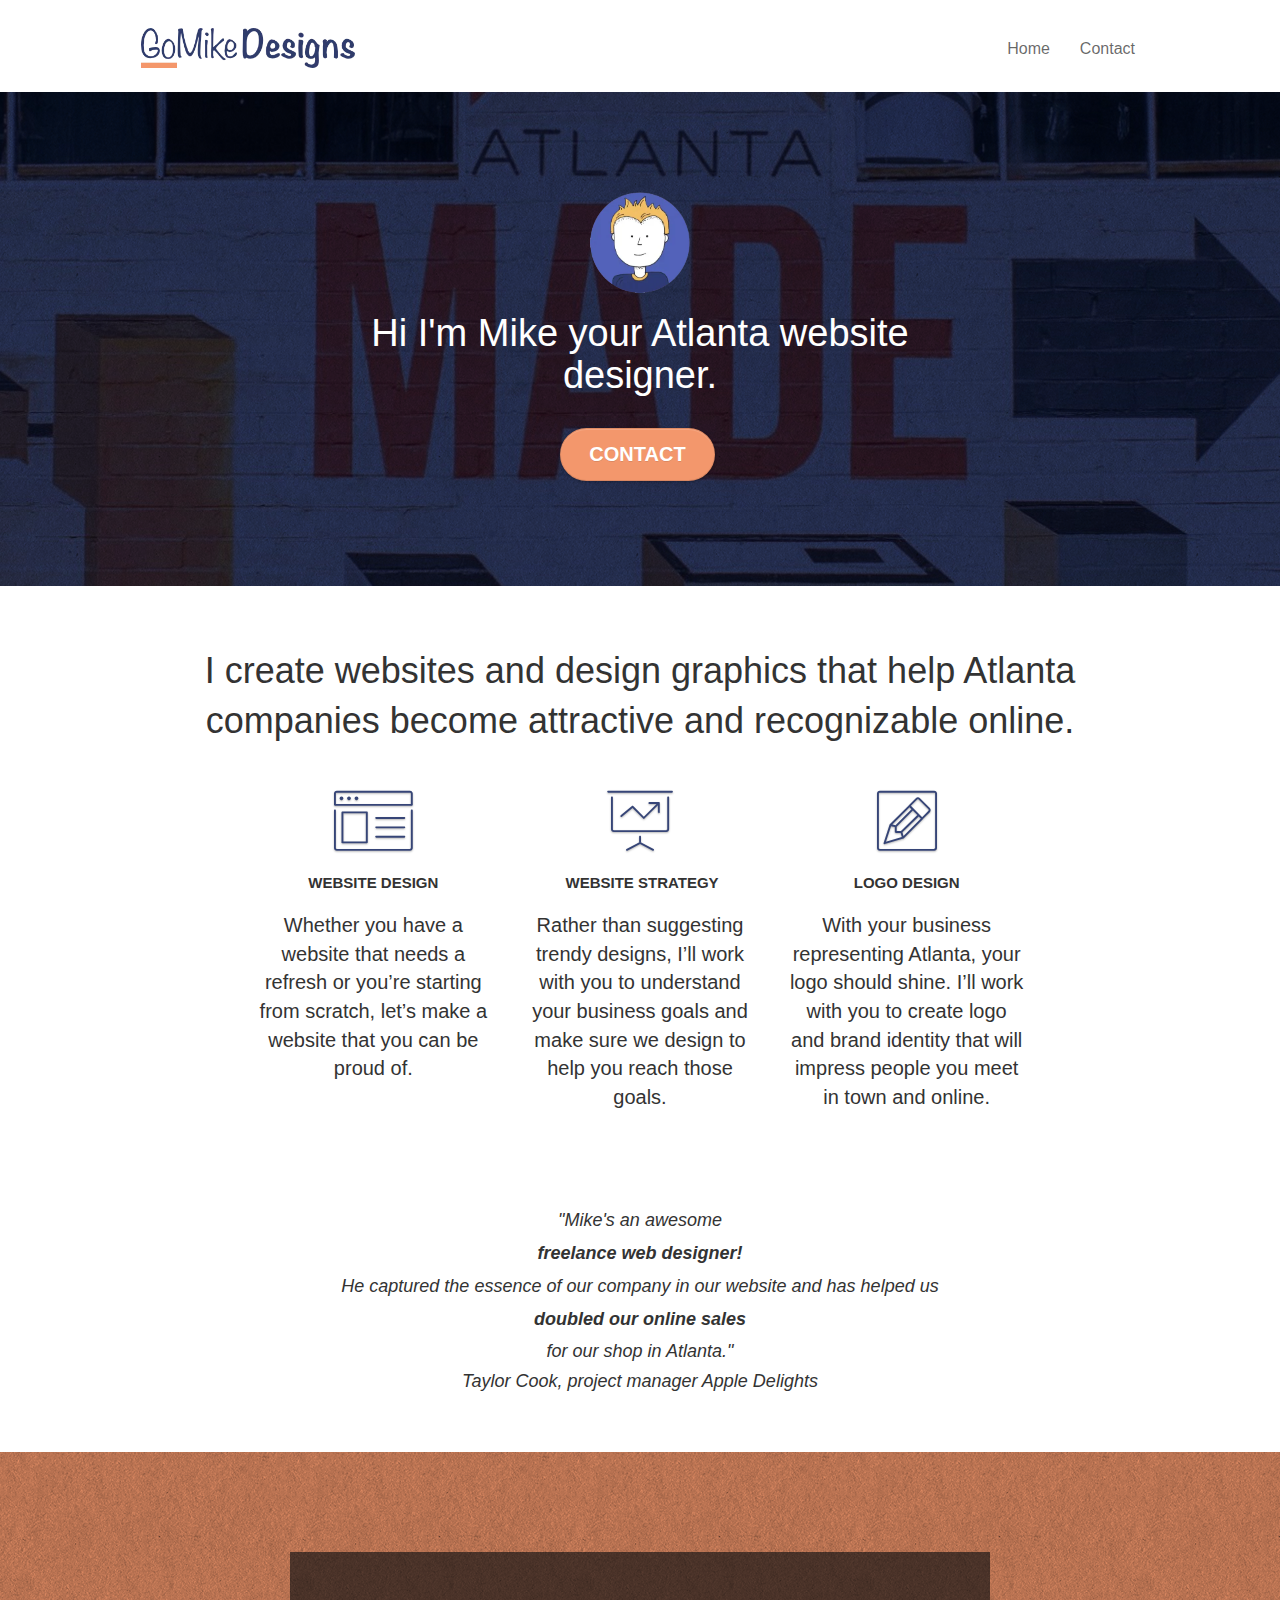
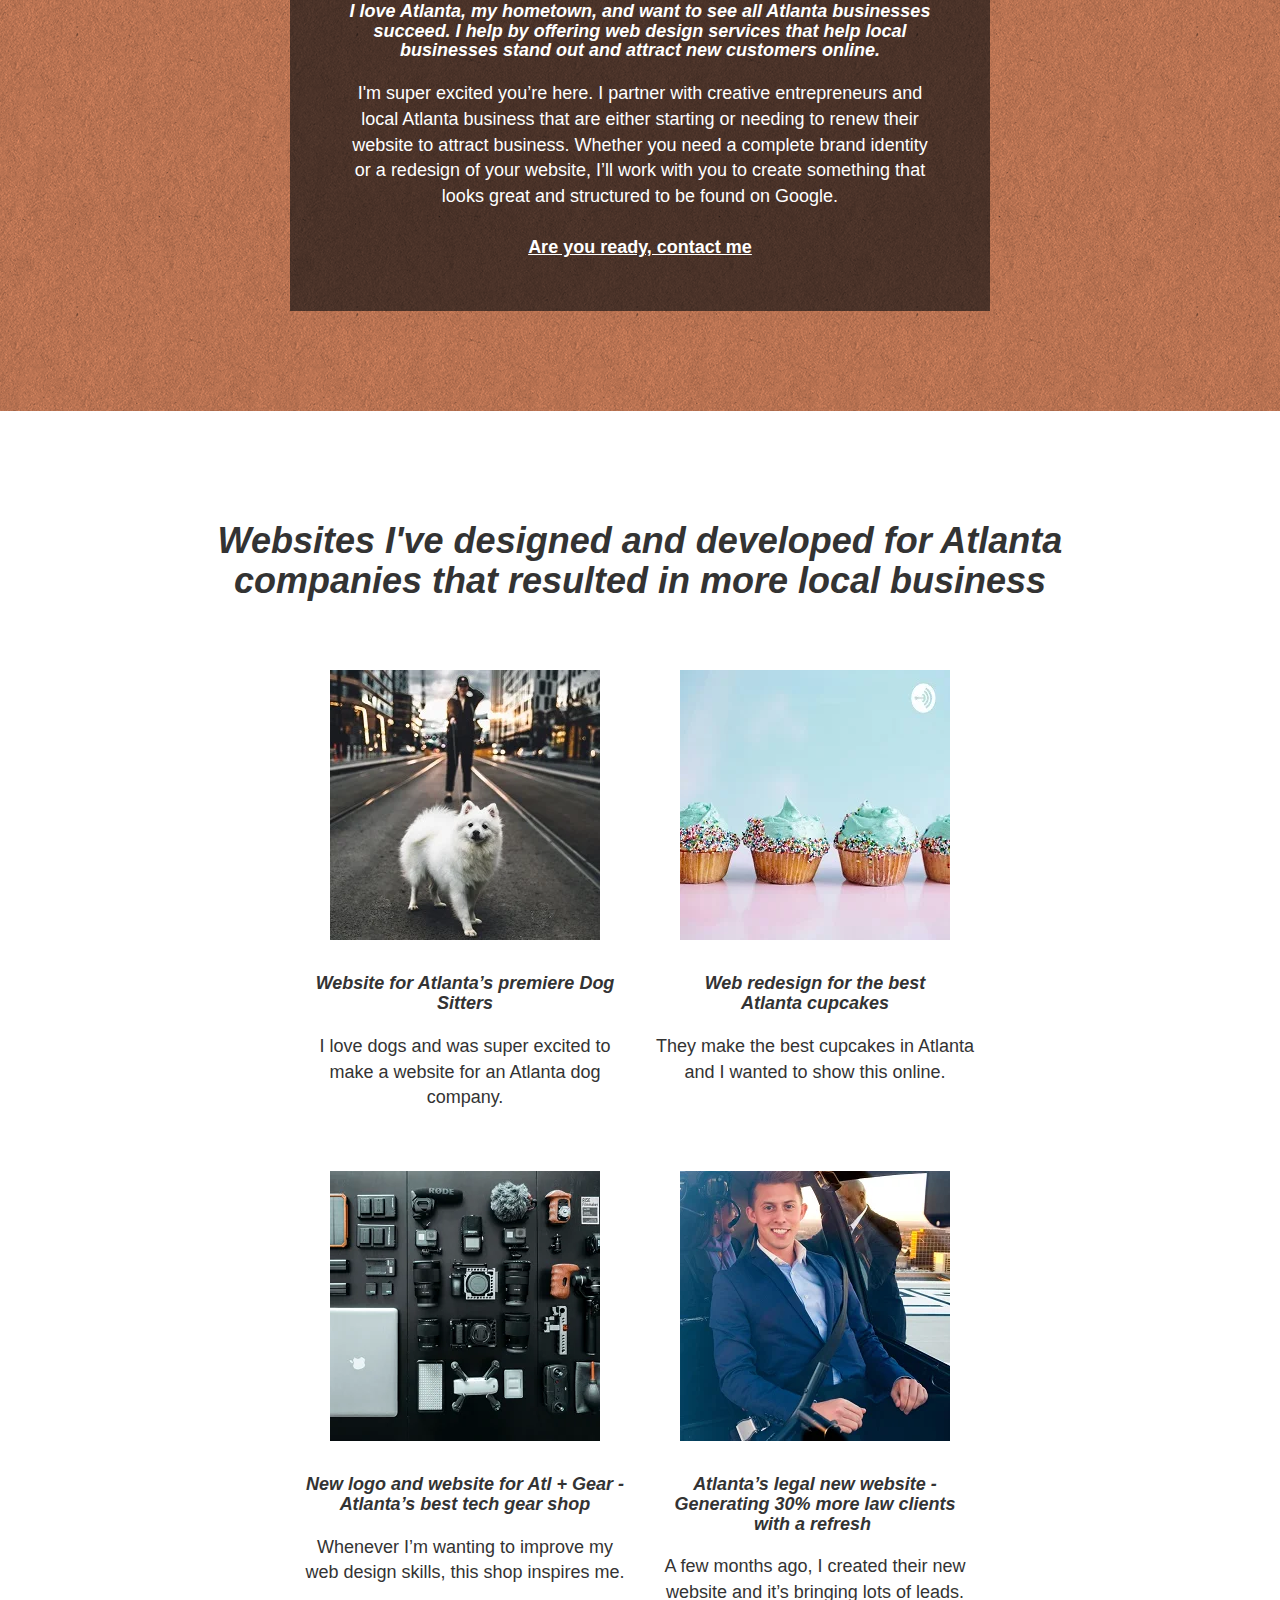
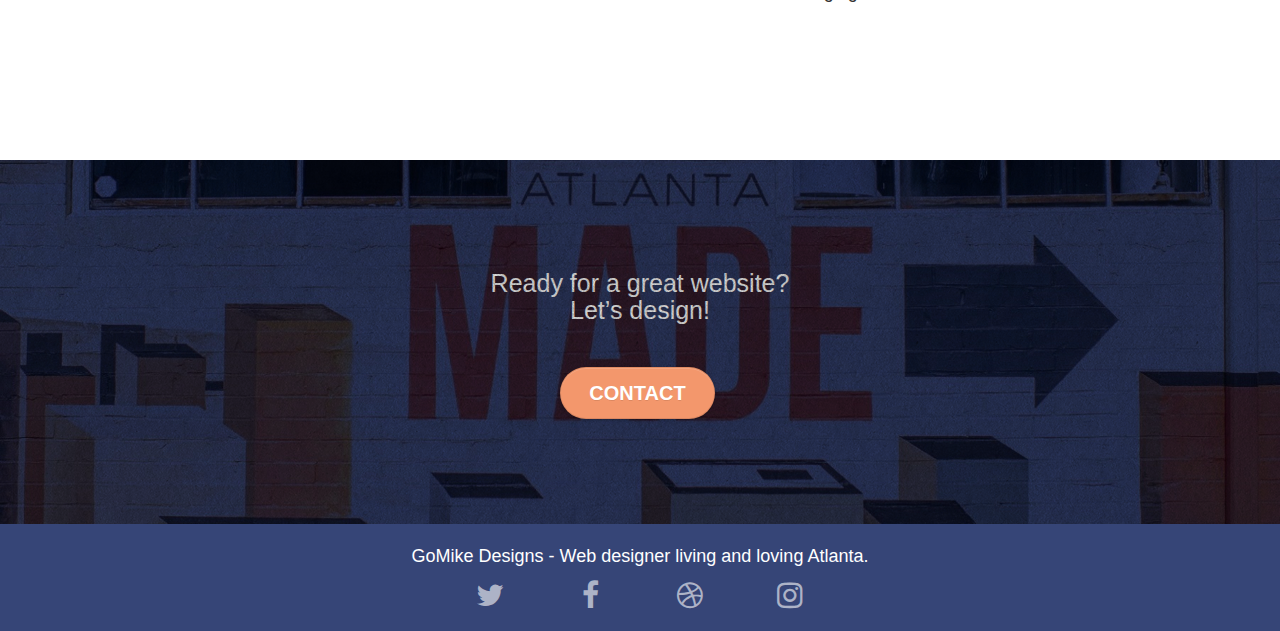
==== commit fe588641: "Add files via upload" ====
--- a/index.html
+++ b/index.html
@@ -2,12 +2,12 @@
 <html lang="en-us">
 
 <head>
-	<link rel="shortcut icon" type="image/png" href="favicon.jpg">
+	<link rel="shortcut icon" type="image/webp" href="favicon.webp">
 	<title>Go Mike Designs - Atlanta's Best Local Web Design and Logo Service </title>
 
 	<meta charset="utf-8">
 	<meta name="keywords"
-		content="web agency atlanta, website strategy, web design, logo, website, web, internet, logo design">
+		content="GoMike Designs, Design agence, web agency atlanta, website strategy, web design, logo, website, web, internet, logo design, hire a web designer in atlanta">
 	<meta name="description"
 		content="Go Mike Designs web agency is the best way to make your company more attractive online in Atlanta.">
 	<meta name="viewport" content="width=device-width, initial-scale=1.0, viewport-fit=cover">
@@ -30,7 +30,7 @@
 			<div class="container bloc-sm">
 				<nav class="navbar row">
 					<div class="navbar-header">
-						<a class="navbar-brand" href="index.html"><img src="./img/atlanta%20web%20design%20logo.png"
+						<a class="navbar-brand" href="index.html"><img src="./img/atlanta%20web%20design%20logo.webp"
 								alt="GoMike Designs Logo" height="40" /></a>
 		
 						<button id="nav-toggle" type="button" class="ui-navbar-toggle navbar-toggle" data-toggle="collapse"
@@ -252,24 +252,24 @@
 						<div class="row row-no-gutters social">
 							<div class="col-sm-3">
 								<div class="text-center">
-									<a class="social" href="index.html"><span class="fa fa-twitter icon-md"></span></a>
+									<a class="social-network-twitter" href="index.html"><span class="fa fa-twitter icon-md"></span></a>
 								</div>
 							</div>
 							<div class="col-sm-3">
 								<div class="text-center">
-									<a class="social" href="index.html"><span
+									<a class="social-network-facebook" href="index.html"><span
 											class="fa fa-facebook icon-md"></span></a>
 								</div>
 							</div>
 							<div class="col-sm-3">
 								<div class="text-center">
-									<a class="social" href="index.html"><span
+									<a class="social-network-dribbble" href="index.html"><span
 											class="fa fa-dribbble icon-md"></span></a>
 								</div>
 							</div>
 							<div class="col-sm-3">
 								<div class="text-center">
-									<a class="social" href="index.html"><span
+									<a class="social-network-instagram" href="index.html"><span
 											class="fa fa-instagram icon-md"></span></a>
 								</div>	
 							</div>
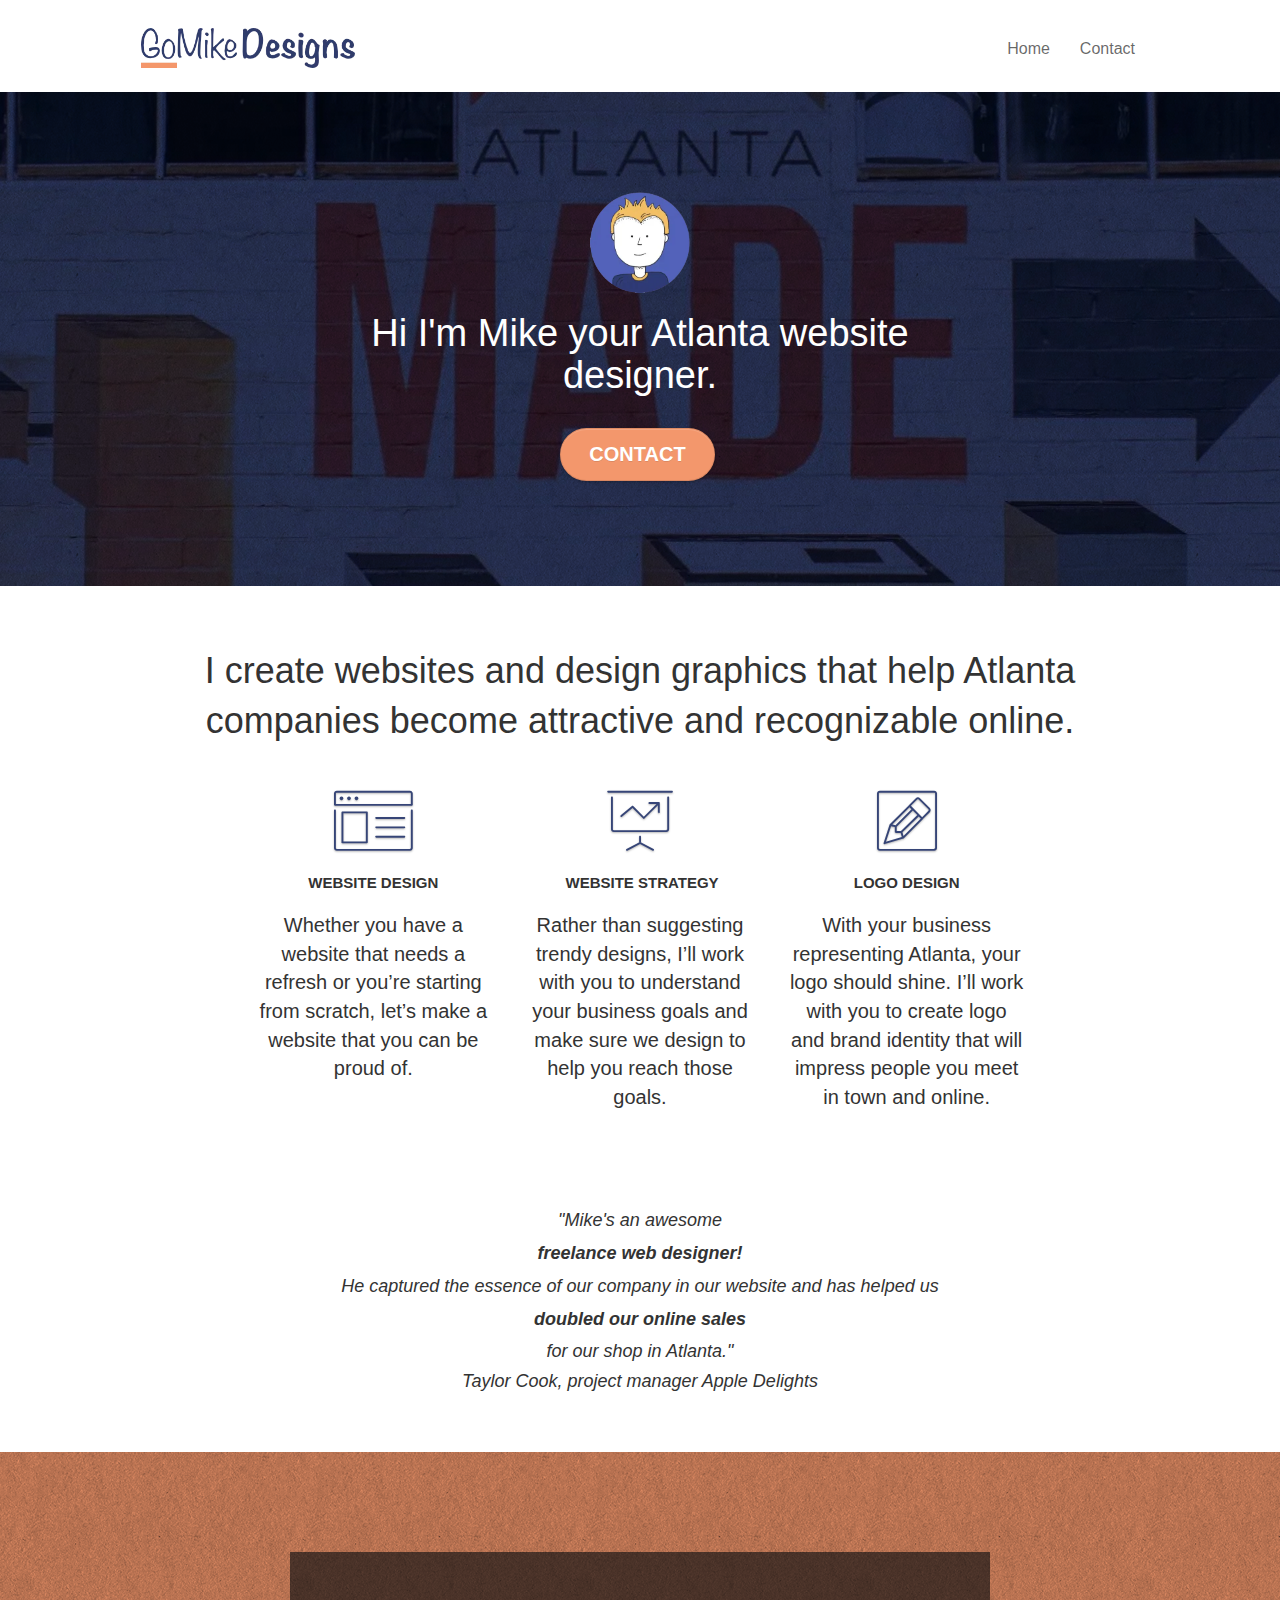
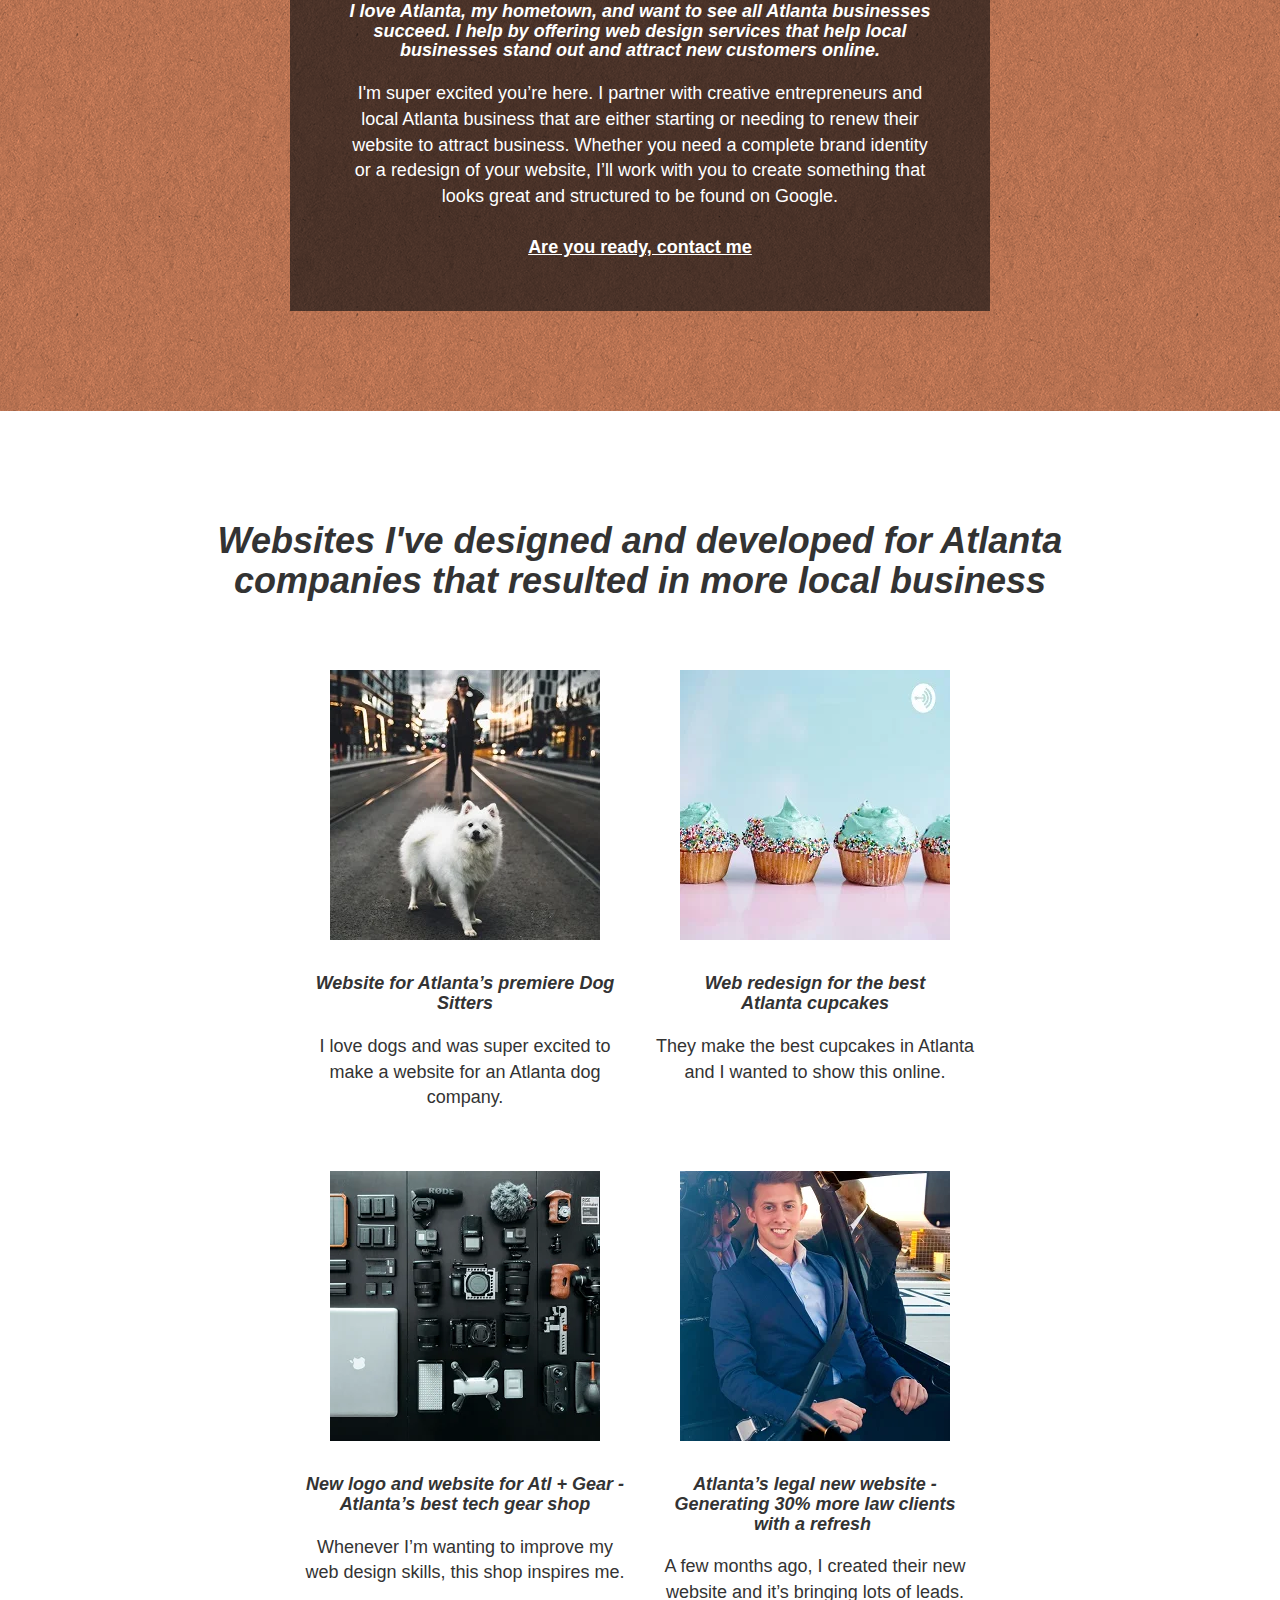
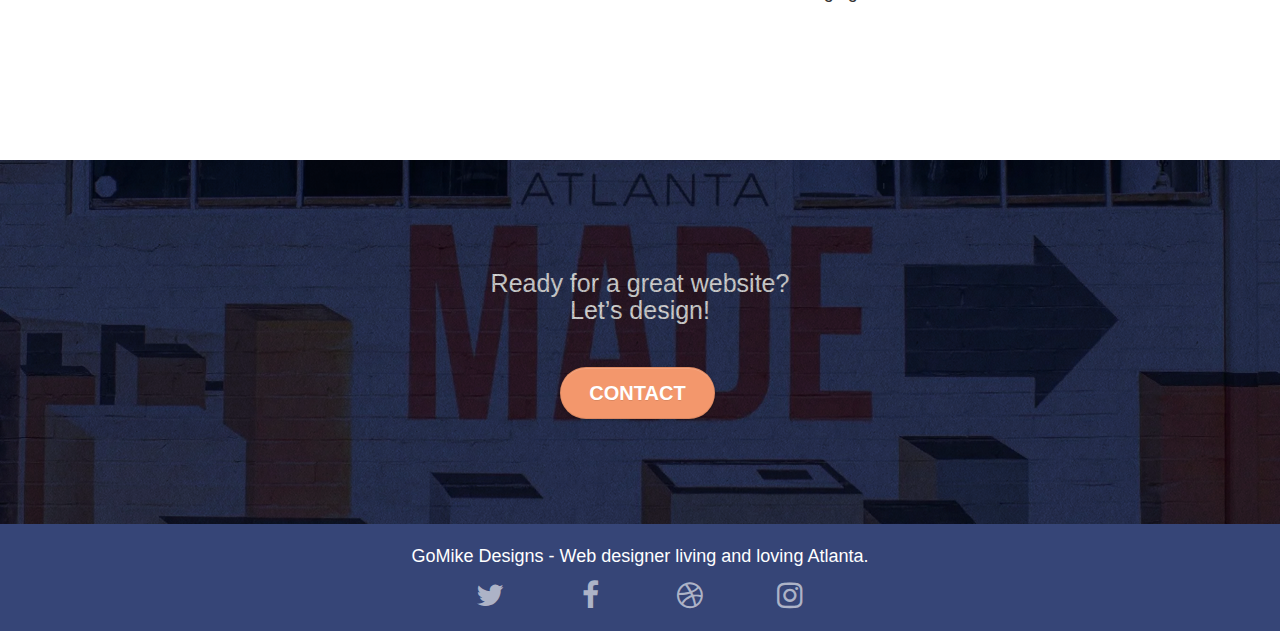
==== commit a26bd7a4: "Add files via upload" ====
--- a/index.html
+++ b/index.html
@@ -199,7 +199,7 @@
 						<a href="#" data-lightbox="img/3.webp" data-gallery-id="gallery-1"
 							data-caption="New logo and website for Atlanta's best tech gear shop"
 							data-frame="snapshot-lb"><img src="img/3.webp" class="img-responsive portfolio-thumb"
-								alt="3.webp" /></a>
+								alt="seo, google, website, internet, web design, New logo and website for Atl + Gear - Atlanta’s best tech gear shop" /></a>
 						<h5 class="mg-md text-center">
 							New logo and website for Atl + Gear - Atlanta&rsquo;s best tech gear shop
 						</h5>
--- a/css/style.css
+++ b/css/style.css
@@ -91,7 +91,7 @@
 }
 
 .texture-paper::before {
-    background: url("../img/texture-paper.png");
+    background: url("../img/texture-paper.webp");
     background-size: 280px 280px;
 }
 
@@ -825,15 +825,15 @@
 }
 
 .bg-dots-bg {
-    background-image: url("../img/dots-bg.png");
+    background-image: url("../img/dots-bg.webp");
 }
 
 .bg-atlanta-20made-20sign {
-    background-image: url("../img/atlanta%20made%20sign.jpg");
+    background-image: url("../img/atlanta%20made%20sign.webp");
 }
 
 .bg-atlanta-20made-20sign-20orange {
-    background-image: url("../img/atlanta%20made%20sign%20orange.jpg");
+    background-image: url("../img/atlanta%20made%20sign%20orange.webp");
 }
 
 @media (max-width: 1024px) {
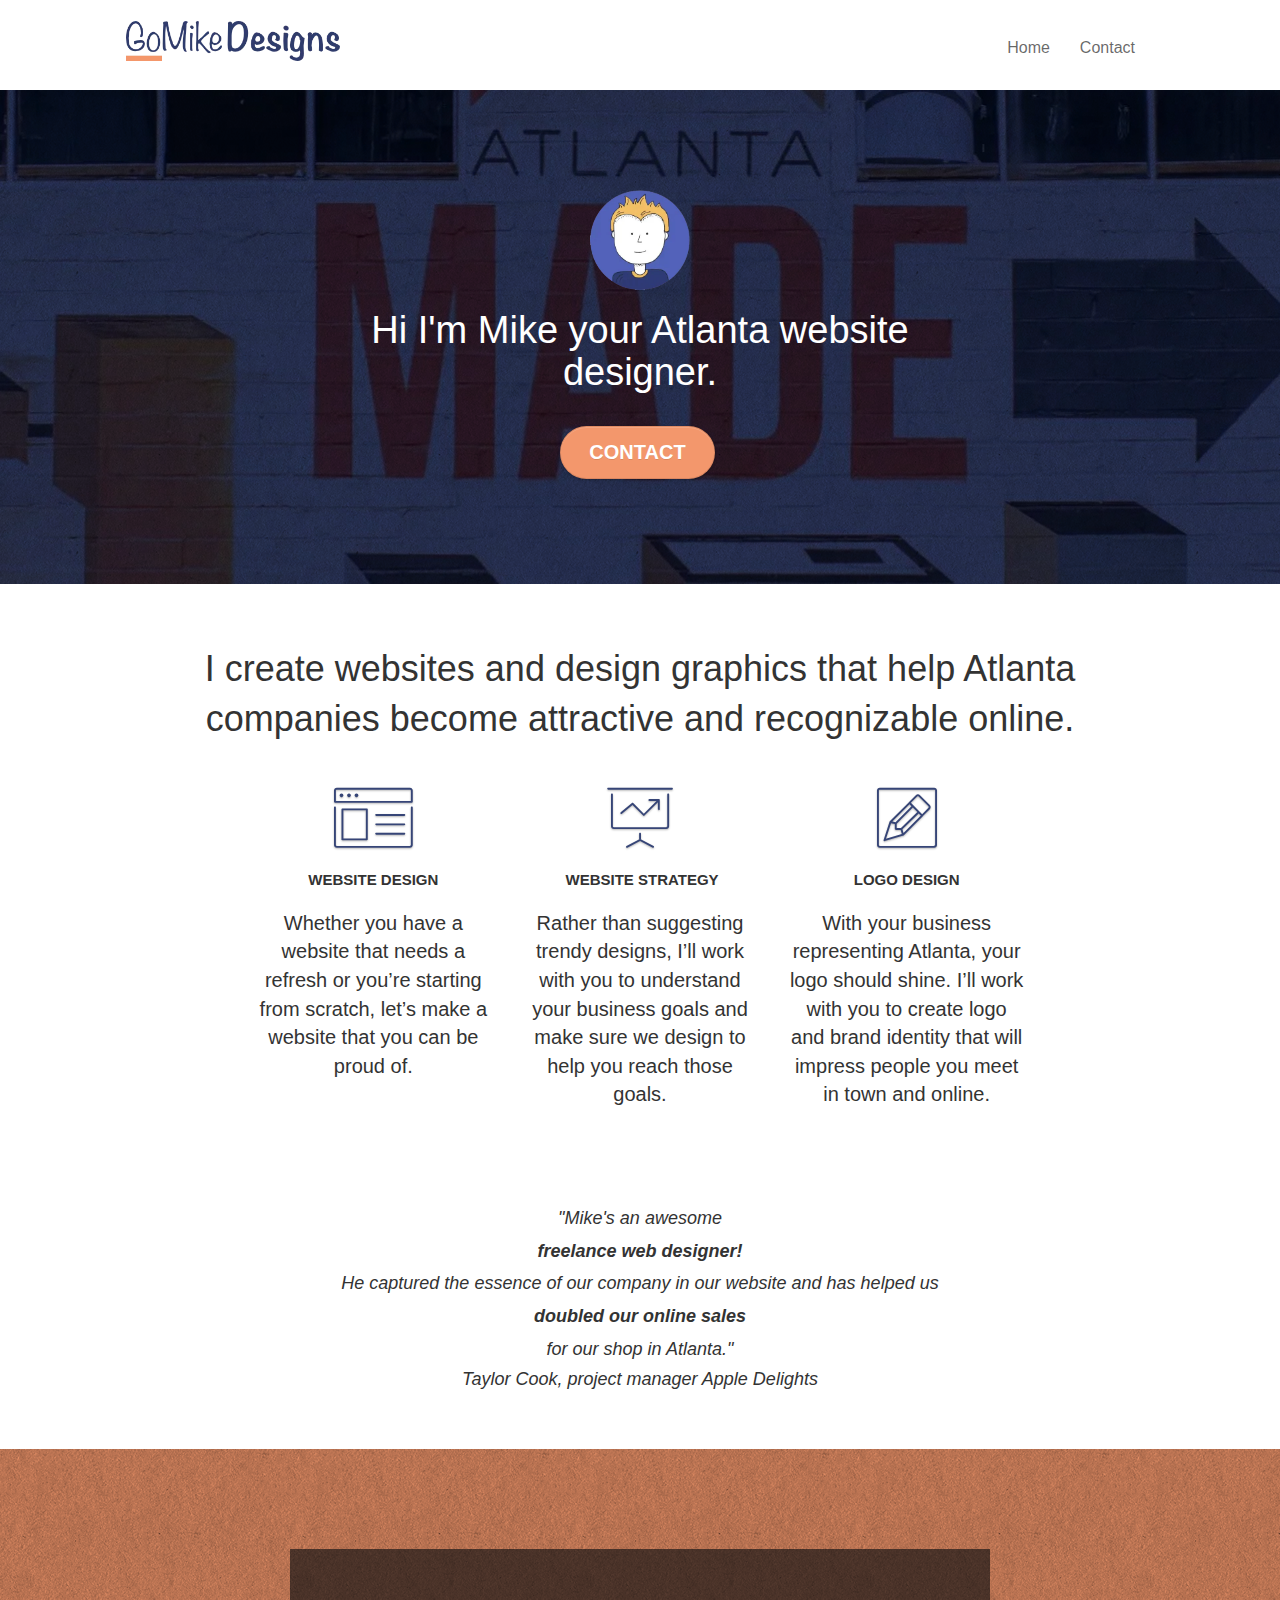
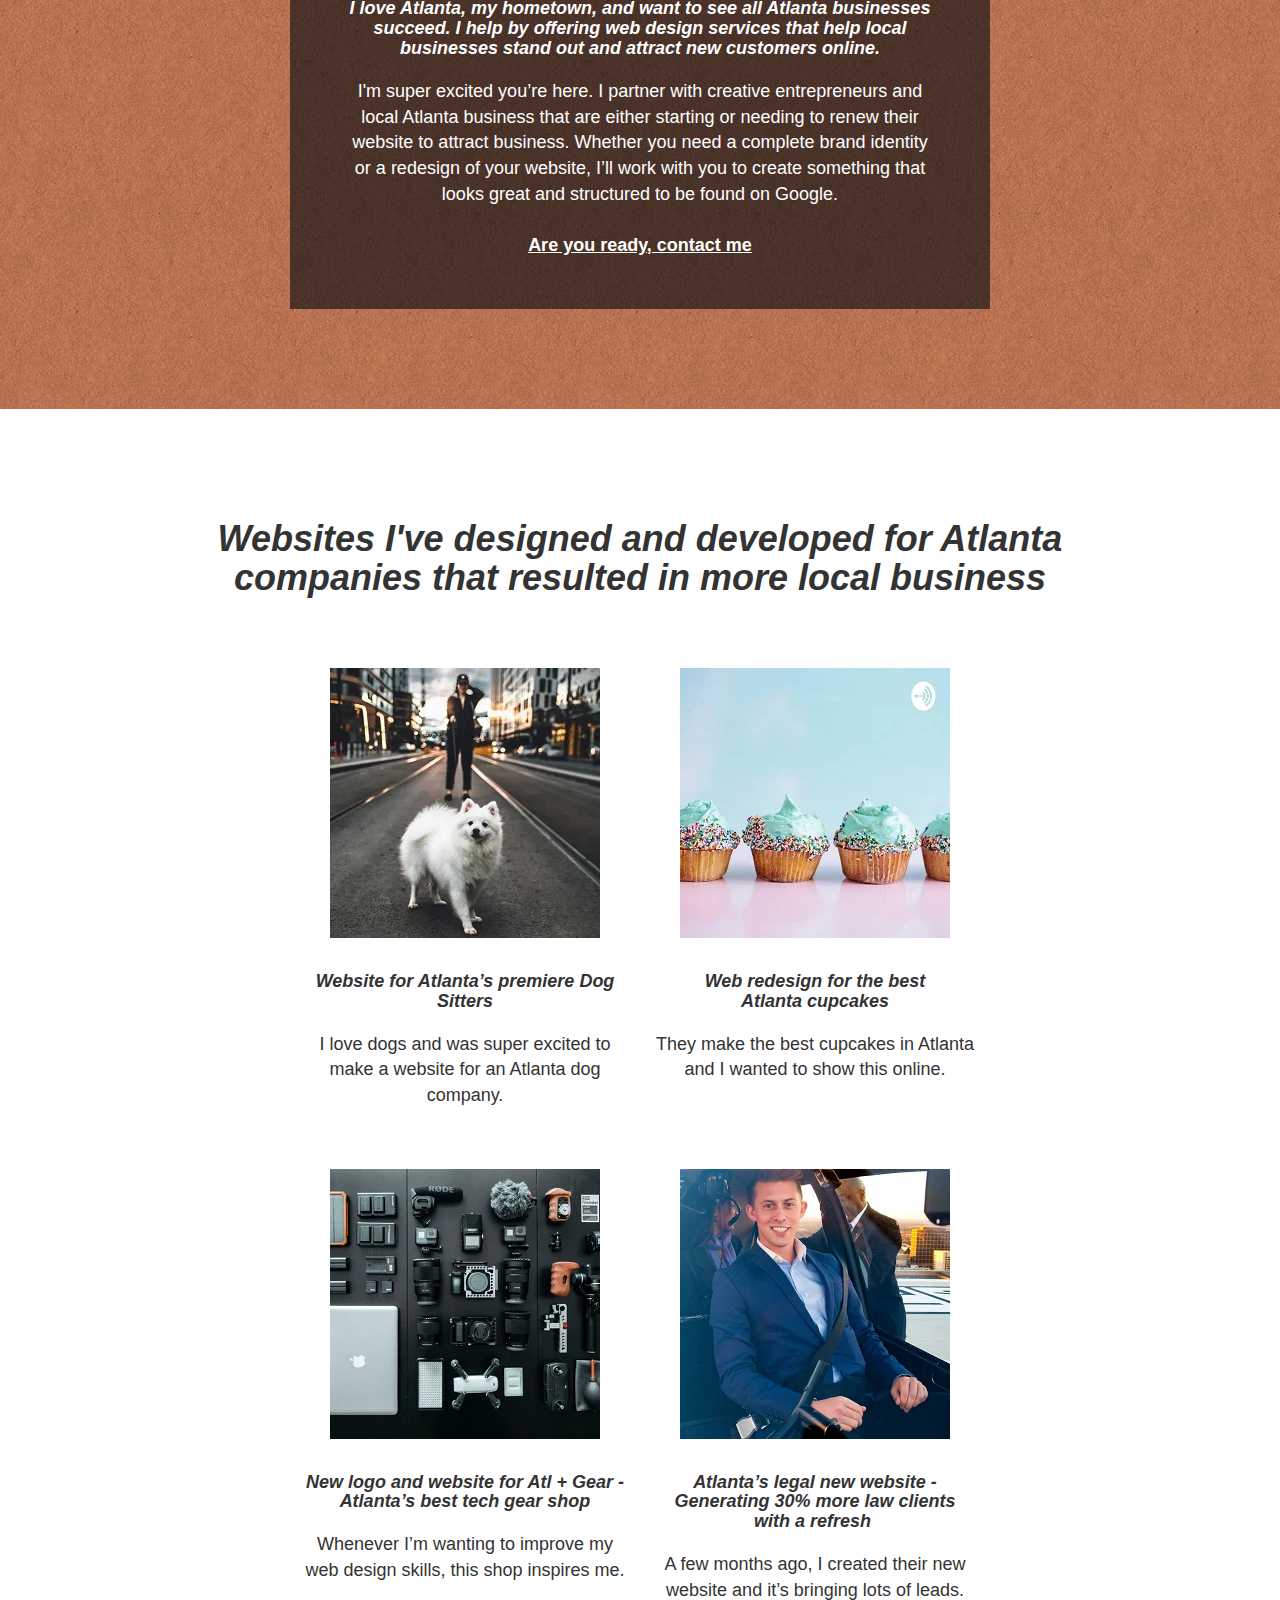
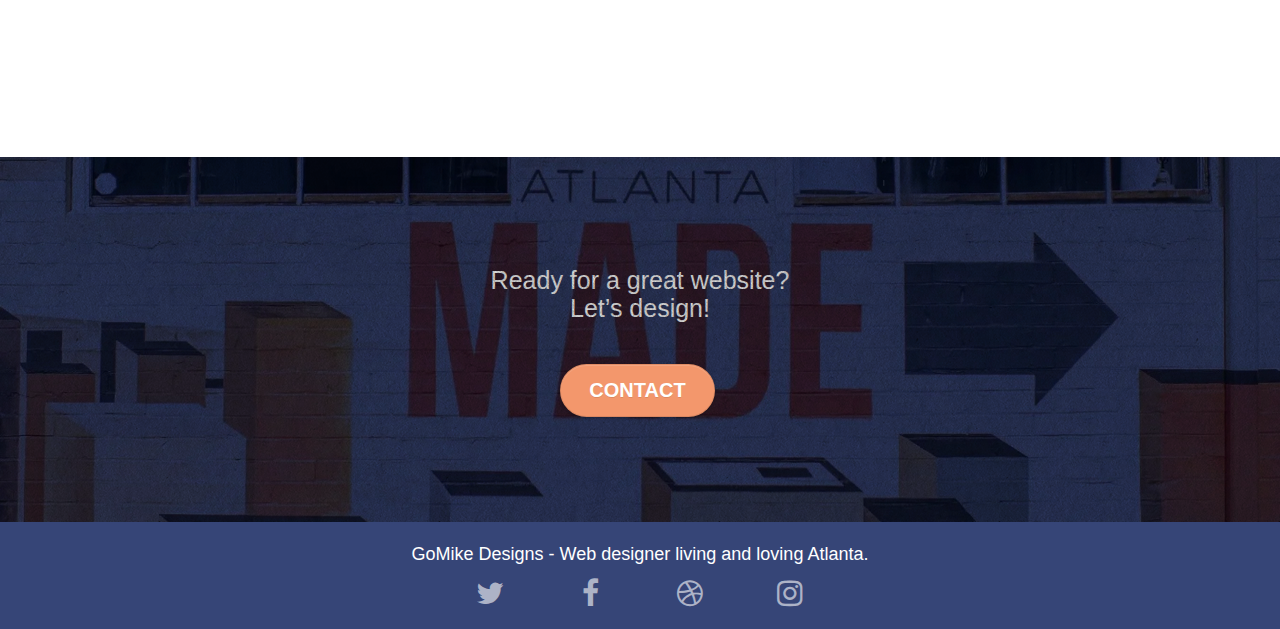
==== commit 433e4a39: "Add files via upload" ====
--- a/index.html
+++ b/index.html
@@ -30,7 +30,7 @@
 			<div class="container bloc-sm">
 				<nav class="navbar row">
 					<div class="navbar-header">
-						<a class="navbar-brand" href="index.html"><img src="./img/atlanta%20web%20design%20logo.webp"
+						<a class="navbar-brand_GoMike_Designs" href="index.html"><img src="./img/atlanta%20web%20design%20logo.webp"
 								alt="GoMike Designs Logo" height="40" /></a>
 		
 						<button id="nav-toggle" type="button" class="ui-navbar-toggle navbar-toggle" data-toggle="collapse"
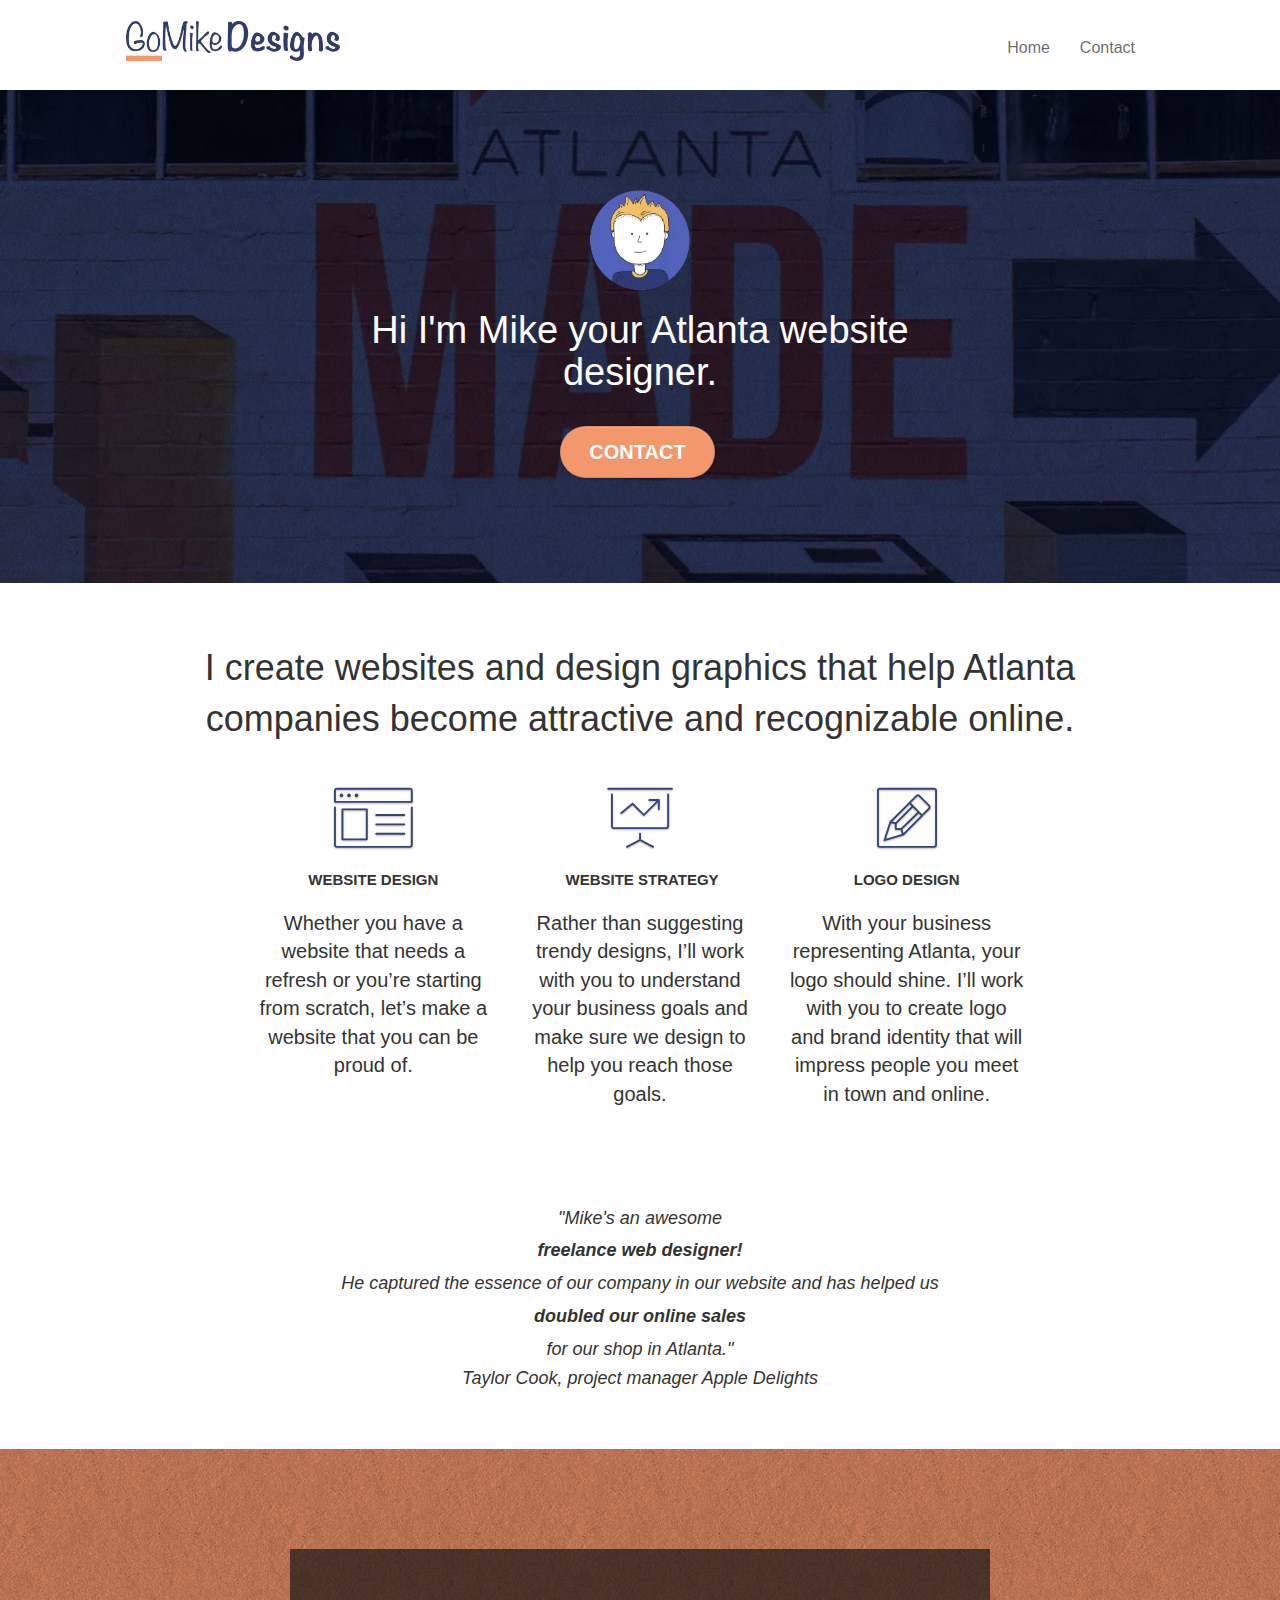
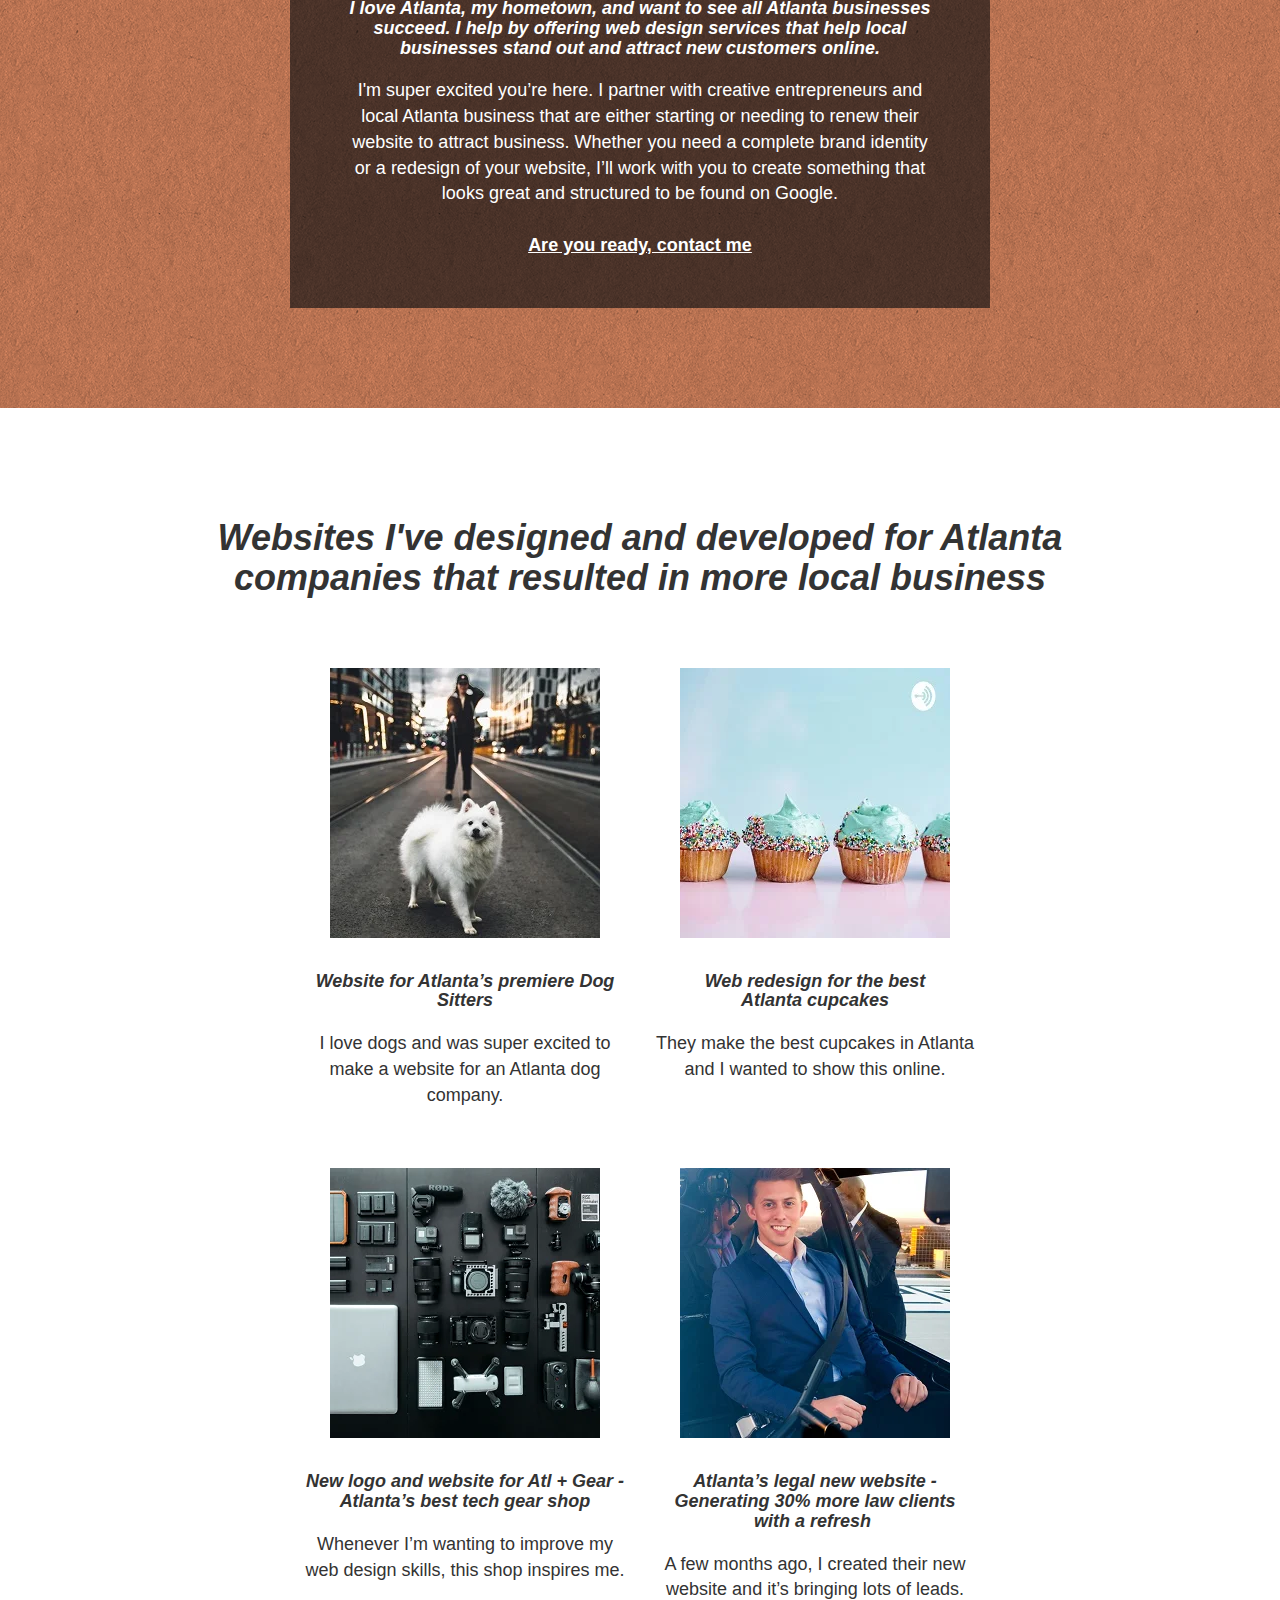
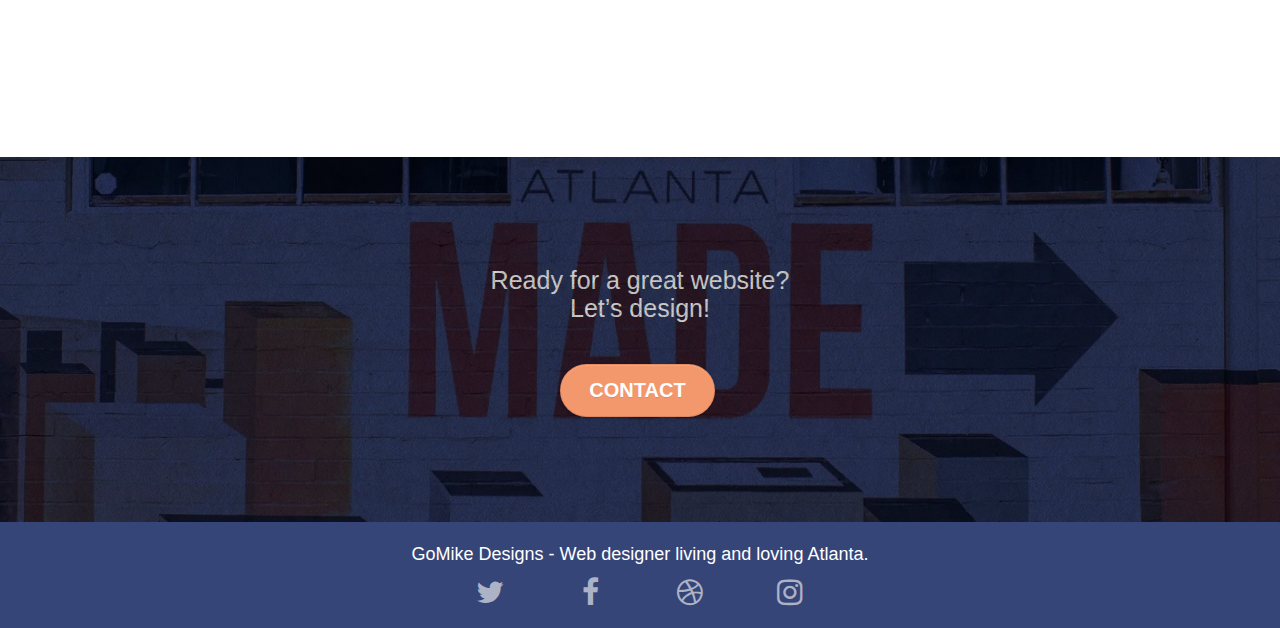
==== commit 4fbe54fb: "Add files via upload" ====
--- a/index.html
+++ b/index.html
@@ -31,7 +31,7 @@
 				<nav class="navbar row">
 					<div class="navbar-header">
 						<a class="navbar-brand_GoMike_Designs" href="index.html"><img src="./img/atlanta%20web%20design%20logo.webp"
-								alt="GoMike Designs Logo" height="40" /></a>
+								alt="GoMike Designs Logo" width="214" height="40" /></a>
 		
 						<button id="nav-toggle" type="button" class="ui-navbar-toggle navbar-toggle" data-toggle="collapse"
 							data-target=".navbar-1">
@@ -61,7 +61,7 @@
 				<div class="row tight-width-whitespace">
 					<div class="col-sm-12">
 						<img src="./img/Mikes-Face.webp" class="center-block image-resize-mode"
-							width="100"
+							width="100" height="100"
 							alt="atlanta web designer mike,seo, google, website, internet, web design, design agency" />
 						<h1 class="text-center hero-bloc-text tc-white ">
 							Hi I'm Mike your Atlanta website designer.
@@ -173,7 +173,7 @@
 						<a href="#" data-lightbox="img/11.webp" data-gallery-id="gallery-1"
 							data-caption="Website for Atlanta's Premiere dog salon" data-frame="snapshot-lb"><img
 								src="img/11.webp" class="img-responsive portfolio-thumb"
-								alt="seo, google, website, internet, web design, design agency website for dog salon" /></a>
+								alt="design agency website for dog salon" width="270" height="270" /></a>
 						<h5 class="mg-md text-center">
 							Website for Atlanta&rsquo;s premiere Dog Sitters
 						</h5>
@@ -185,7 +185,7 @@
 						<a href="#" data-lightbox="img/2.webp" data-gallery-id="gallery-1"
 							data-caption="web redesign for the best cupcakes in Atlanta" data-frame="snapshot-lb"><img
 								src="img/2.webp" class="img-responsive portfolio-thumb"
-								alt="seo, google, website, internet, web design, design agency website for best cupcakes in atlanta" /></a>
+								alt="design agency website for best cupcakes in atlanta" width="270" height="270" /></a>
 						<h5 class="mg-md text-center">
 							Web redesign for the best Atlanta&nbsp;cupcakes
 						</h5>
@@ -199,7 +199,7 @@
 						<a href="#" data-lightbox="img/3.webp" data-gallery-id="gallery-1"
 							data-caption="New logo and website for Atlanta's best tech gear shop"
 							data-frame="snapshot-lb"><img src="img/3.webp" class="img-responsive portfolio-thumb"
-								alt="seo, google, website, internet, web design, New logo and website for Atl + Gear - Atlanta’s best tech gear shop" /></a>
+								alt="New logo and website for Atl + Gear - Atlanta’s best tech gear shop" width="270" height="270" /></a>
 						<h5 class="mg-md text-center">
 							New logo and website for Atl + Gear - Atlanta&rsquo;s best tech gear shop
 						</h5>
@@ -211,7 +211,7 @@
 						<a href="#" data-lightbox="img/4.webp" data-gallery-id="gallery-1"
 							data-caption="Atlanta's legal website generates 30% more clients after web redesign"
 							data-frame="snapshot-lb"><img src="img/4.webp" class="img-responsive portfolio-thumb"
-								alt="seo, google, website, internet, web design, Atlanta's legal website generates 30% more clients after web redesign" /></a>
+								alt="Atlanta's legal website generates 30% more clients after web redesign" width="270" height="270" /></a>
 						<h5 class="mg-md text-center">
 							Atlanta&rsquo;s legal new website - Generating 30% more law clients with a refresh&nbsp;
 						</h5>
@@ -252,24 +252,25 @@
 						<div class="row row-no-gutters social">
 							<div class="col-sm-3">
 								<div class="text-center">
-									<a class="social-network-twitter" href="index.html"><span class="fa fa-twitter icon-md"></span></a>
+									<a class="social-network-twitter" href="index.html"aria-label="Read more about Go Mike Designs on Twitter"[Read more...]><span 
+										class="fa fa-twitter icon-md"></span></a>
 								</div>
 							</div>
 							<div class="col-sm-3">
 								<div class="text-center">
-									<a class="social-network-facebook" href="index.html"><span
+									<a class="social-network-facebook" href="index.html"aria-label="Read more about Go Mike Designs on Facebook"[Read more...]><span
 											class="fa fa-facebook icon-md"></span></a>
 								</div>
 							</div>
 							<div class="col-sm-3">
 								<div class="text-center">
-									<a class="social-network-dribbble" href="index.html"><span
+									<a class="social-network-dribbble" href="index.html"aria-label="Read more about Go Mike Designs on dribbble"[Read more...]><span
 											class="fa fa-dribbble icon-md"></span></a>
 								</div>
 							</div>
 							<div class="col-sm-3">
 								<div class="text-center">
-									<a class="social-network-instagram" href="index.html"><span
+									<a class="social-network-instagram" href="index.html"aria-label="Read more about Go Mike Designs on instagram"[Read more...]><span
 											class="fa fa-instagram icon-md"></span></a>
 								</div>	
 							</div>
